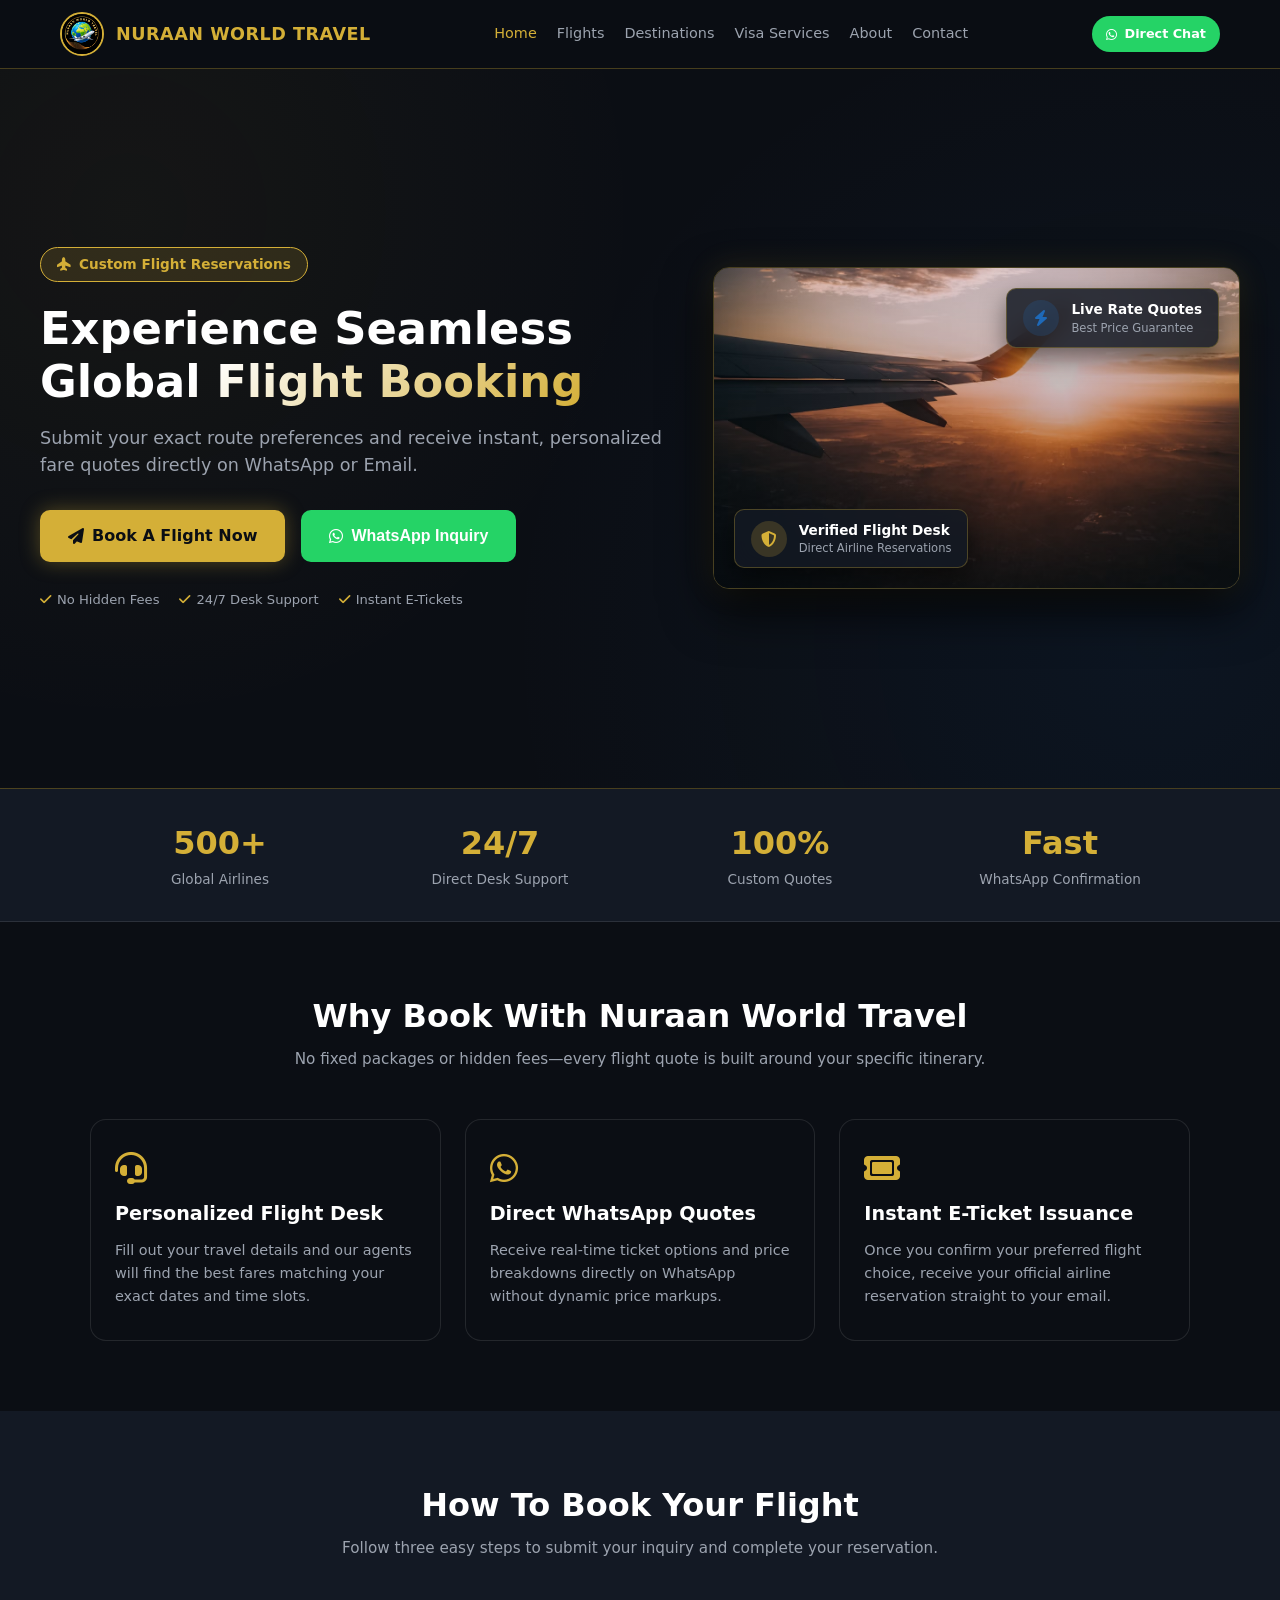
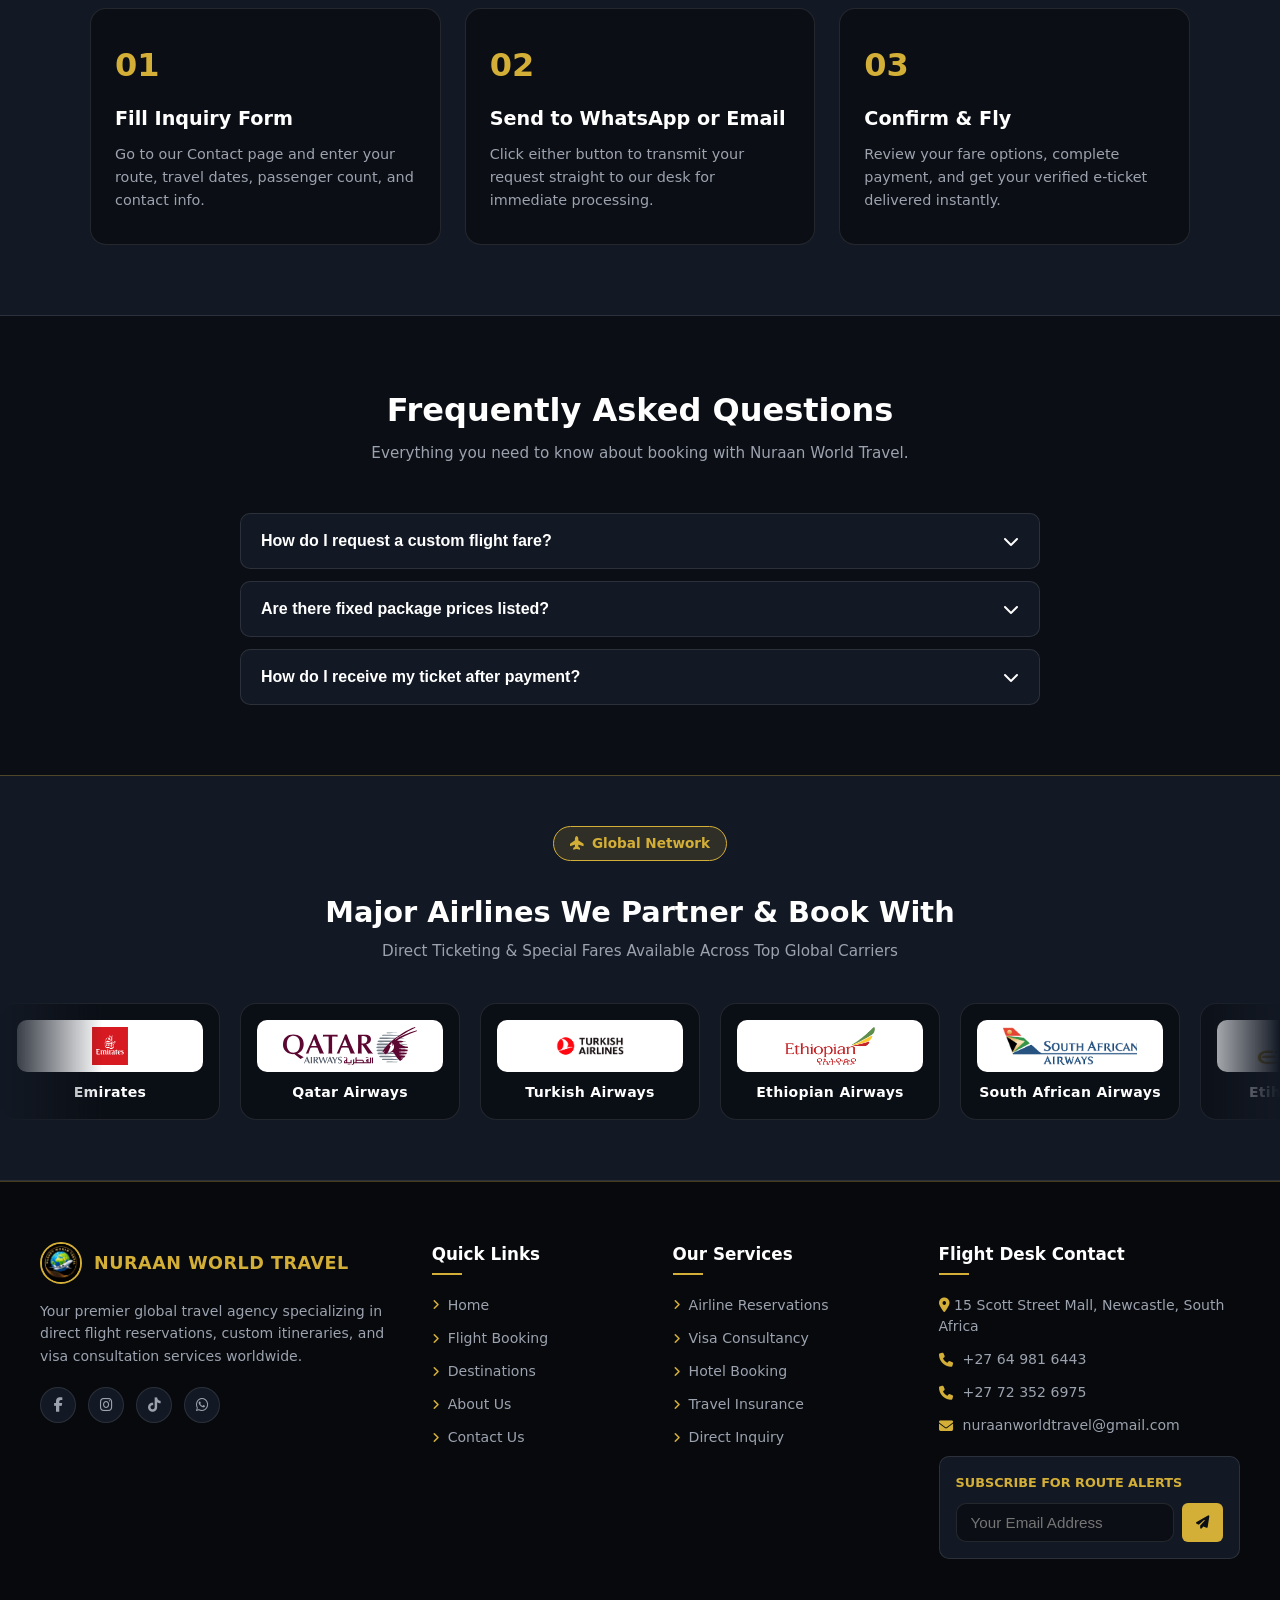
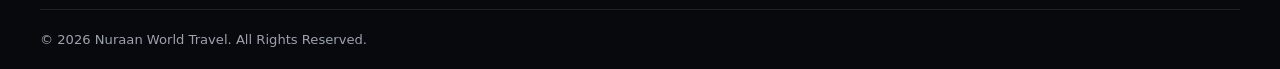
==== index.html @ 17a9bdf7 "make whatsapp button interactive" ====
<!DOCTYPE html>
<html lang="en">
<head>
  <meta charset="UTF-8">
  <meta name="viewport" content="width=device-width, initial-scale=1.0">
  <title>Nuraan World Travel - Flight Booking & World Travel</title>
  <link rel="icon" type="image/x-jpeg" href="assets/images/logo.jpeg">
  <!-- FontAwesome Icons -->
  <link rel="stylesheet" href="https://cdnjs.cloudflare.com/ajax/libs/font-awesome/6.4.0/css/all.min.css">
  
  <!-- CSS Stylesheets -->
  <link rel="stylesheet" href="assets/css/variables.css">
  <link rel="stylesheet" href="assets/css/style.css">
  <link rel="stylesheet" href="assets/css/responsive.css">
</head>
<body>

  <!-- NAVIGATION HEADER -->
  <header class="navbar">
    <div class="nav-container">
      <a href="index.html" class="brand-link">
        <img src="assets/images/logo.jpeg" alt="Nuraan World Travel Logo" class="nav-logo">
        <span class="brand-name">NURAAN WORLD TRAVEL</span>
      </a>

      <nav class="nav-menu" id="navMenu">
        <a href="index.html" class="nav-link active">Home</a>
        <a href="pages/flight-booking.html" class="nav-link">Flights</a>
        <a href="pages/destinations.html" class="nav-link">Destinations</a>
        <a href="pages/visa-services.html" class="nav-link">Visa Services</a>
        <a href="pages/about.html" class="nav-link">About</a>
        <a href="pages/contact.html" class="nav-link">Contact</a>
      </nav>

     <div class="nav-actions">
  <a href="https://wa.me/27649816443?text=Hello%20Nuraan%20World%20Travel,%20I%20would%20like%20to%20inquire%20about%20a%20flight%20booking." 
     target="_blank" 
     rel="noopener noreferrer" 
     class="btn btn-whatsapp-sm">
    <i class="fa-brands fa-whatsapp"></i> Direct Chat
  </a>
  <button type="button" class="mobile-toggle" id="menuToggle" aria-label="Toggle Menu">
    <i class="fa-solid fa-bars"></i>
  </button>

        <button type="button" class="mobile-toggle" id="menuToggle" aria-label="Toggle Menu">
          <i class="fa-solid fa-bars"></i>
        </button>
      </div>
    </div>
  </header>

  <!-- HERO SECTION -->
  <section class="hero-banner">
    <div class="hero-glow-effect"></div>

    <div class="hero-container">
      <!-- Left Content -->
      <div class="hero-content">
        <div class="hero-badge">
          <i class="fa-solid fa-plane-up text-gold"></i> Custom Flight Reservations
        </div>
        
        <h1 class="hero-title">
          Experience Seamless <span class="text-gradient-gold">Global Flight Booking</span>
        </h1>
        
        <p class="hero-subtitle">
          Submit your exact route preferences and receive instant, personalized fare quotes directly on WhatsApp or Email.
        </p>
        
        <div class="hero-cta-group">
          <a href="pages/contact.html" class="btn btn-gold btn-lg btn-glow">
            <i class="fa-solid fa-paper-plane"></i> Book A Flight Now
          </a>
          <button type="button" onclick="sendToWhatsApp()" class="btn btn-whatsapp btn-lg">
            <i class="fa-brands fa-whatsapp"></i> WhatsApp Inquiry
          </button>
        </div>

        <!-- Quick Trust Indicators -->
        <div class="hero-trust-bar">
          <span><i class="fa-solid fa-check text-gold"></i> No Hidden Fees</span>
          <span><i class="fa-solid fa-check text-gold"></i> 24/7 Desk Support</span>
          <span><i class="fa-solid fa-check text-gold"></i> Instant E-Tickets</span>
        </div>
      </div>

      <!-- Right Image Wrapper with Floating Glass Badges -->
      <div class="hero-image-wrapper">
        <img src="assets/images/hero.jpg" alt="Global Commercial Flight" class="hero-image">
        <div class="hero-image-overlay"></div>

        <!-- Top Right Floating Badge -->
        <div class="floating-badge badge-top-right">
          <div class="badge-icon"><i class="fa-solid fa-bolt"></i></div>
          <div>
            <span class="badge-title">Live Rate Quotes</span>
            <span class="badge-sub">Best Price Guarantee</span>
          </div>
        </div>

        <!-- Bottom Left Floating Badge -->
        <div class="floating-badge badge-bottom-left">
          <div class="badge-icon-gold"><i class="fa-solid fa-shield-halved"></i></div>
          <div>
            <span class="badge-title">Verified Flight Desk</span>
            <span class="badge-sub">Direct Airline Reservations</span>
          </div>
        </div>
      </div>
    </div>
  </section>

  <!-- TRUST STATS BAR -->
  <section class="stats-bar">
    <div class="stats-container">
      <div class="stat-item">
        <span class="stat-number">500+</span>
        <span class="stat-label">Global Airlines</span>
      </div>
      <div class="stat-item">
        <span class="stat-number">24/7</span>
        <span class="stat-label">Direct Desk Support</span>
      </div>
      <div class="stat-item">
        <span class="stat-number">100%</span>
        <span class="stat-label">Custom Quotes</span>
      </div>
      <div class="stat-item">
        <span class="stat-number">Fast</span>
        <span class="stat-label">WhatsApp Confirmation</span>
      </div>
    </div>
  </section>

  <!-- WHY CHOOSE US / SERVICE HIGHLIGHTS -->
  <section class="section-padding">
    <div class="section-container">
      <div class="section-header">
        <h2 class="section-title">Why Book With Nuraan World Travel</h2>
        <p class="section-subtitle">No fixed packages or hidden fees—every flight quote is built around your specific itinerary.</p>
      </div>

      <div class="steps-grid">
        <div class="step-card">
          <div class="step-number"><i class="fa-solid fa-headset text-gold"></i></div>
          <h3 class="step-title">Personalized Flight Desk</h3>
          <p class="step-desc">Fill out your travel details and our agents will find the best fares matching your exact dates and time slots.</p>
        </div>

        <div class="step-card">
          <div class="step-number"><i class="fa-brands fa-whatsapp text-gold"></i></div>
          <h3 class="step-title">Direct WhatsApp Quotes</h3>
          <p class="step-desc">Receive real-time ticket options and price breakdowns directly on WhatsApp without dynamic price markups.</p>
        </div>

        <div class="step-card">
          <div class="step-number"><i class="fa-solid fa-ticket text-gold"></i></div>
          <h3 class="step-title">Instant E-Ticket Issuance</h3>
          <p class="step-desc">Once you confirm your preferred flight choice, receive your official airline reservation straight to your email.</p>
        </div>
      </div>
    </div>
  </section>

  <!-- 3-STEP BOOKING PROCESS -->
  <section class="section-padding bg-alt">
    <div class="section-container">
      <div class="section-header">
        <h2 class="section-title">How To Book Your Flight</h2>
        <p class="section-subtitle">Follow three easy steps to submit your inquiry and complete your reservation.</p>
      </div>

      <div class="steps-grid">
        <div class="step-card">
          <div class="step-number">01</div>
          <h3 class="step-title">Fill Inquiry Form</h3>
          <p class="step-desc">Go to our Contact page and enter your route, travel dates, passenger count, and contact info.</p>
        </div>

        <div class="step-card">
          <div class="step-number">02</div>
          <h3 class="step-title">Send to WhatsApp or Email</h3>
          <p class="step-desc">Click either button to transmit your request straight to our desk for immediate processing.</p>
        </div>

        <div class="step-card">
          <div class="step-number">03</div>
          <h3 class="step-title">Confirm & Fly</h3>
          <p class="step-desc">Review your fare options, complete payment, and get your verified e-ticket delivered instantly.</p>
        </div>
      </div>
    </div>
  </section>

  <!-- FAQ ACCORDION SECTION -->
  <section class="section-padding">
    <div class="section-container">
      <div class="section-header">
        <h2 class="section-title">Frequently Asked Questions</h2>
        <p class="section-subtitle">Everything you need to know about booking with Nuraan World Travel.</p>
      </div>

      <div class="accordion-wrapper">
        <div class="accordion-item">
          <button type="button" class="accordion-header">
            <span>How do I request a custom flight fare?</span>
            <i class="fa-solid fa-chevron-down accordion-icon"></i>
          </button>
          <div class="accordion-content">
            <p>Simply navigate to our Contact page, enter your departure city, destination, and travel dates, then click "Send via WhatsApp" or "Send via Email."</p>
          </div>
        </div>

        <div class="accordion-item">
          <button type="button" class="accordion-header">
            <span>Are there fixed package prices listed?</span>
            <i class="fa-solid fa-chevron-down accordion-icon"></i>
          </button>
          <div class="accordion-content">
            <p>No, we generate real-time live quotes for every user query to ensure you get the lowest available fare at the exact moment of booking.</p>
          </div>
        </div>

        <div class="accordion-item">
          <button type="button" class="accordion-header">
            <span>How do I receive my ticket after payment?</span>
            <i class="fa-solid fa-chevron-down accordion-icon"></i>
          </button>
          <div class="accordion-content">
            <p>Your official airline e-ticket and PNR confirmation code will be sent directly to your WhatsApp number and Email inbox.</p>
          </div>
        </div>
      </div>
    </div>
  </section>

  <!-- MOVING AIRLINES MARQUEE TICKER (ABOVE FOOTER) -->
  <section class="airlines-moving-section">
    <div class="section-container text-center" style="max-width: 100%; padding: 0;">
      
      <div class="airlines-header-wrapper">
        <span class="hero-badge"><i class="fa-solid fa-plane-up text-gold"></i> Global Network</span>
        <h2 class="airlines-section-title">Major Airlines We Partner & Book With</h2>
        <p class="airlines-section-sub">Direct Ticketing & Special Fares Available Across Top Global Carriers</p>
      </div>

      <!-- Moving Marquee Container -->
      <div class="airlines-ticker-wrapper">
        <div class="airlines-ticker-track">
          
          <!-- Original Set -->
          <div class="airline-card">
            <div class="airline-logo-box"><img src="assets/images/airlines/emirates.svg" alt="Emirates"></div>
            <span>Emirates</span>
          </div>
          <div class="airline-card">
            <div class="airline-logo-box"><img src="assets/images/airlines/qatar.svg" alt="Qatar Airways"></div>
            <span>Qatar Airways</span>
          </div>
          <div class="airline-card">
            <div class="airline-logo-box"><img src="assets/images/airlines/turkish.png" alt="Turkish Airlines"></div>
            <span>Turkish Airways</span>
          </div>
          <div class="airline-card">
            <div class="airline-logo-box"><img src="assets/images/airlines/ethiopian.png" alt="Ethiopian Airlines"></div>
            <span>Ethiopian Airways</span>
          </div>
          <div class="airline-card">
            <div class="airline-logo-box"><img src="assets/images/airlines/southafrican.png" alt="South African Airways"></div>
            <span>South African Airways</span>
          </div>
          <div class="airline-card">
            <div class="airline-logo-box"><img src="assets/images/airlines/etihad.png" alt="Etihad Airways"></div>
            <span>Etihad Airways</span>
          </div>
          <div class="airline-card">
            <div class="airline-logo-box"><img src="assets/images/airlines/saudi.png" alt="Saudia"></div>
            <span>Saudi Airways</span>
          </div>
          <div class="airline-card">
            <div class="airline-logo-box"><img src="assets/images/airlines/british.png" alt="British Airways"></div>
            <span>British Airways</span>
          </div>

          <!-- Duplicated Set (Required for Seamless Infinite Scroll) -->
          <div class="airline-card">
            <div class="airline-logo-box"><img src="assets/images/airlines/emirates.svg" alt="Emirates"></div>
            <span>Emirates</span>
          </div>
          <div class="airline-card">
            <div class="airline-logo-box"><img src="assets/images/airlines/qatar.svg" alt="Qatar Airways"></div>
            <span>Qatar Airways</span>
          </div>
          <div class="airline-card">
            <div class="airline-logo-box"><img src="assets/images/airlines/turkish.png" alt="Turkish Airlines"></div>
            <span>Turkish Airways</span>
          </div>
          <div class="airline-card">
            <div class="airline-logo-box"><img src="assets/images/airlines/ethiopian.png" alt="Ethiopian Airlines"></div>
            <span>Ethiopian Airways</span>
          </div>
          <div class="airline-card">
            <div class="airline-logo-box"><img src="assets/images/airlines/southafrican.png" alt="South African Airways"></div>
            <span>South African Airways</span>
          </div>
          <div class="airline-card">
            <div class="airline-logo-box"><img src="assets/images/airlines/etihad.png" alt="Etihad Airways"></div>
            <span>Etihad Airways</span>
          </div>
          <div class="airline-card">
            <div class="airline-logo-box"><img src="assets/images/airlines/saudi.png" alt="Saudia"></div>
            <span>Saudi Airways</span>
          </div>
          <div class="airline-card">
            <div class="airline-logo-box"><img src="assets/images/airlines/british.png" alt="British Airways"></div>
            <span>British Airways</span>
          </div>

        </div>
      </div>

    </div>
  </section>

  <!-- FOOTER -->
  <footer class="footer">
    <div class="footer-container">
      
      <!-- Column 1: Brand & Bio -->
      <div class="footer-brand">
        <a href="index.html" class="footer-brand-link">
          <img src="assets/images/logo.jpeg" alt="Nuraan World Travel Logo" class="footer-logo">
          <span class="brand-name">NURAAN WORLD TRAVEL</span>
        </a>
        <p class="footer-desc">
          Your premier global travel agency specializing in direct flight reservations, custom itineraries, and visa consultation services worldwide.
        </p>
        <div class="social-links">
          <a href="https://www.facebook.com/share/1NCkKNz1Ra/" target="_blank" rel="noopener noreferrer" class="social-link" aria-label="Facebook"><i class="fa-brands fa-facebook-f"></i></a>
          <a href="https://www.instagram.com/nuraantravel?stkn=MWU1cGZ6NXYxZ2NxMA==" target="_blank" rel="noopener noreferrer" class="social-link" aria-label="Instagram"><i class="fa-brands fa-instagram"></i></a>
          <a href="https://www.tiktok.com/@nuraanworldtravel?_r=1&_t=ZS-99ZFkfqjEsH" target="_blank" rel="noopener noreferrer" class="social-link" aria-label="Tiktok"><i class="fa-brands fa-tiktok"></i></a>
          <a href="https://wa.me/27649816443" target="_blank" rel="noopener noreferrer" class="social-link social-whatsapp" aria-label="WhatsApp"><i class="fa-brands fa-whatsapp"></i></a>
        </div>
      </div>

      <!-- Column 2: Quick Links -->
      <div class="footer-column">
        <h3 class="footer-heading">Quick Links</h3>
        <ul class="footer-links">
          <li><a href="index.html" class="footer-link"><i class="fa-solid fa-angle-right"></i> Home</a></li>
          <li><a href="pages/flight-booking.html" class="footer-link"><i class="fa-solid fa-angle-right"></i> Flight Booking</a></li>
          <li><a href="pages/destinations.html" class="footer-link"><i class="fa-solid fa-angle-right"></i> Destinations</a></li>
          <li><a href="pages/about.html" class="footer-link"><i class="fa-solid fa-angle-right"></i> About Us</a></li>
          <li><a href="pages/contact.html" class="footer-link"><i class="fa-solid fa-angle-right"></i> Contact Us</a></li>
        </ul>
      </div>

      <!-- Column 3: Our Services -->
      <div class="footer-column">
        <h3 class="footer-heading">Our Services</h3>
        <ul class="footer-links">
          <li><a href="pages/flight-booking.html" class="footer-link"><i class="fa-solid fa-angle-right"></i> Airline Reservations</a></li>
          <li><a href="pages/visa-services.html" class="footer-link"><i class="fa-solid fa-angle-right"></i> Visa Consultancy</a></li>
          <li><a href="pages/travel-services.html" class="footer-link"><i class="fa-solid fa-angle-right"></i> Hotel Booking</a></li>
          <li><a href="pages/travel-services.html" class="footer-link"><i class="fa-solid fa-angle-right"></i> Travel Insurance</a></li>
          <li><a href="pages/contact.html" class="footer-link"><i class="fa-solid fa-angle-right"></i> Direct Inquiry</a></li>
        </ul>
      </div>

      <!-- Column 4: Flight Desk Contact Details -->
      <div class="footer-column">
        <h3 class="footer-heading">Flight Desk Contact</h3>
        <ul class="footer-contact-list">
          <li>
            <i class="fa-solid fa-location-dot text-gold"></i> 
            <span>15 Scott Street Mall, Newcastle, South Africa</span>
          </li>
          <li>
            <a href="tel:+27649816443" class="footer-contact-link">
              <i class="fa-solid fa-phone text-gold"></i> +27 64 981 6443
            </a>
          </li>
          <li>
            <a href="tel:+27723526975" class="footer-contact-link">
              <i class="fa-solid fa-phone text-gold"></i> +27 72 352 6975
            </a>
          </li>
          <li>
            <a href="mailto:nuraanworldtravel@gmail.com" class="footer-contact-link">
              <i class="fa-solid fa-envelope text-gold"></i> nuraanworldtravel@gmail.com
            </a>
          </li>
        </ul>

        <div class="footer-newsletter">
          <span class="newsletter-title">Subscribe for Route Alerts</span>
          <form class="newsletter-form" onsubmit="event.preventDefault(); alert('Subscribed successfully!');">
            <input type="email" placeholder="Your Email Address" required class="newsletter-input">
            <button type="submit" class="newsletter-btn" aria-label="Subscribe"><i class="fa-solid fa-paper-plane"></i></button>
          </form>
        </div>
      </div>

    </div>

    <!-- Footer Bottom Line -->
    <div class="footer-bottom">
      <p class="footer-copyright">&copy; 2026 Nuraan World Travel. All Rights Reserved.</p>
    </div>
  </footer>

  <!-- JS Scripts -->
  <script src="assets/js/main.js"></script>
  <script src="assets/js/accordion.js"></script>
  <script src="assets/js/whatsapp.js"></script>
</body>
</html>
---- assets/css/variables.css ----
/* assets/css/variables.css */

:root {
  /* Branding Colors (Extracted from Logo) */
  --bg-dark: #0B0E14;            /* Main page background - Obsidian Black */
  --bg-card: #131924;            /* Form & Card background - Deep Navy Dark */
  --bg-card-hover: #1A2232;      /* Hover state for cards & list items */
  
  --color-gold: #D4AF37;         /* Primary Accent - Metallic Gold */
  --color-gold-hover: #B89528;   /* Darker Gold for button hover states */
  --color-gold-light: #F3E5AB;   /* Light Champagne Gold for subtle text/icons */
  
  --color-blue: #1E69B8;         /* Secondary Accent - Globe Sky Blue */
  --color-blue-hover: #165292;   /* Darker Blue for interactive elements */
  
  --color-whatsapp: #25D366;     /* Direct CTA - WhatsApp Green */
  --color-whatsapp-hover: #1EBE5D;

  /* Typography Colors */
  --text-primary: #FFFFFF;       /* Heading & Main body text */
  --text-secondary: #9CA3AF;     /* Muted subtitles & placeholder text */
  --text-dark: #0B0E14;          /* High contrast text on Gold buttons */

  /* Structural UI & Borders */
  --border-gold: rgba(212, 175, 55, 0.3);      /* Subtle gold outline */
  --border-subtle: rgba(255, 255, 255, 0.1);    /* Neutral divider line */
  --shadow-card: 0 10px 30px rgba(0, 0, 0, 0.6);/* Deep elevation shadow */

  /* Typography Settings */
  --font-main: 'Segoe UI', system-ui, -apple-system, sans-serif;
  
  /* Layout Spacing & Radius */
  --radius-sm: 6px;
  --radius-md: 10px;
  --radius-lg: 16px;
  --radius-full: 9999px;
  --transition-fast: all 0.2s ease-in-out;
}
---- assets/css/style.css ----
/* ==========================================================================
   1. RESET & GLOBAL BASE
   ========================================================================== */
* {
  box-sizing: border-box;
  margin: 0;
  padding: 0;
}

body {
  background-color: var(--bg-dark);
  color: var(--text-primary);
  font-family: var(--font-main);
  min-height: 100vh;
  display: flex;
  flex-direction: column;
  justify-content: space-between;
  line-height: 1.5;
}

/* ==========================================================================
   2. HELPER UTILITIES
   ========================================================================== */
.text-gold {
  color: var(--color-gold) !important;
}

.text-gradient-gold {
  background: linear-gradient(135deg, #ffffff 30%, #d4af37 100%);
  -webkit-background-clip: text;
  -webkit-text-fill-color: transparent;
}

.text-center {
  text-align: center;
}

.text-left {
  text-align: left;
}

.align-center {
  align-items: center;
}

.divider {
  color: var(--border-subtle);
}

/* ==========================================================================
   3. NAVIGATION HEADER
   ========================================================================== */
.navbar {
  background-color: rgba(11, 14, 20, 0.95);
  border-bottom: 1px solid var(--border-gold);
  position: sticky;
  top: 0;
  z-index: 1000;
  backdrop-filter: blur(8px);
}

.nav-container {
  max-width: 1200px;
  margin: 0 auto;
  padding: 12px 20px;
  display: flex;
  align-items: center;
  justify-content: space-between;
}

.brand-link {
  display: flex;
  align-items: center;
  gap: 12px;
  text-decoration: none;
}

.nav-logo {
  width: 44px;
  height: 44px;
  border-radius: var(--radius-full);
  border: 2px solid var(--color-gold);
  object-fit: cover;
}

.brand-name {
  color: var(--color-gold);
  font-weight: 700;
  font-size: 1.1rem;
  letter-spacing: 0.5px;
}

.nav-menu {
  display: flex;
  gap: 20px;
}

.nav-link {
  color: var(--text-secondary);
  text-decoration: none;
  font-size: 0.9rem;
  font-weight: 500;
  transition: var(--transition-fast);
}

.nav-link:hover,
.nav-link.active {
  color: var(--color-gold);
}

.nav-actions {
  display: flex;
  align-items: center;
  gap: 12px;
}

.mobile-toggle {
  display: none;
  background: none;
  border: none;
  color: var(--color-gold);
  font-size: 1.4rem;
  cursor: pointer;
}

/* ==========================================================================
   4. HERO SECTIONS & BADGES
   ========================================================================== */
/* Premium Main Hero Banner */
.hero-banner {
  position: relative;
  min-height: 80vh;
  background: 
    radial-gradient(circle at 10% 20%, rgba(212, 175, 55, 0.05) 0%, transparent 40%),
    radial-gradient(circle at 90% 80%, rgba(30, 105, 184, 0.08) 0%, transparent 50%),
    #0b0e14;
  display: flex;
  align-items: center;
  padding: 60px 20px;
  border-bottom: 1px solid var(--border-gold);
  overflow: hidden;
}

.hero-container {
  max-width: 1200px;
  margin: 0 auto;
  width: 100%;
  display: grid;
  grid-template-columns: 1.2fr 1fr;
  gap: 40px;
  align-items: center;
}

.hero-badge {
  display: inline-flex;
  align-items: center;
  gap: 8px;
  background-color: rgba(212, 175, 55, 0.15);
  border: 1px solid var(--color-gold);
  color: var(--color-gold);
  padding: 6px 16px;
  border-radius: var(--radius-full);
  font-size: 0.85rem;
  font-weight: 600;
  margin-bottom: 20px;
}

.hero-title {
  font-size: 2.8rem;
  font-weight: 800;
  line-height: 1.2;
  margin-bottom: 16px;
  color: #ffffff;
}

.hero-subtitle {
  font-size: 1.1rem;
  color: var(--text-secondary);
  margin-bottom: 32px;
}

.hero-cta-group {
  display: flex;
  gap: 16px;
  flex-wrap: wrap;
}

.hero-trust-bar {
  display: flex;
  gap: 20px;
  margin-top: 28px;
  font-size: 0.82rem;
  color: var(--text-secondary);
  flex-wrap: wrap;
}

.hero-trust-bar span {
  display: flex;
  align-items: center;
  gap: 6px;
}

/* Hero Image & Glass Badges */
.hero-image-wrapper {
  position: relative;
  width: 100%;
  border-radius: var(--radius-lg);
  overflow: hidden;
  border: 1.5px solid var(--border-gold);
  box-shadow: 0 20px 50px rgba(0, 0, 0, 0.8), 0 0 30px rgba(212, 175, 55, 0.15);
}

.hero-image {
  width: 100%;
  height: 320px;
  object-fit: cover;
  display: block;
  transition: transform 0.6s cubic-bezier(0.16, 1, 0.3, 1);
}

.hero-image-overlay {
  position: absolute;
  inset: 0;
  background: linear-gradient(180deg, rgba(11, 14, 20, 0.1) 0%, rgba(11, 14, 20, 0.4) 100%);
  pointer-events: none;
}

.hero-image-wrapper:hover .hero-image {
  transform: scale(1.05);
}

.floating-badge {
  position: absolute;
  background: rgba(19, 25, 36, 0.85);
  backdrop-filter: blur(12px);
  border: 1px solid var(--border-gold);
  padding: 10px 16px;
  border-radius: var(--radius-md);
  display: flex;
  align-items: center;
  gap: 12px;
  z-index: 10;
  box-shadow: 0 10px 25px rgba(0, 0, 0, 0.5);
}

.badge-top-right {
  top: 20px;
  right: 20px;
}

.badge-bottom-left {
  bottom: 20px;
  left: 20px;
}

.badge-icon {
  width: 36px;
  height: 36px;
  border-radius: 50%;
  background: rgba(30, 105, 184, 0.2);
  color: var(--color-blue);
  display: flex;
  align-items: center;
  justify-content: center;
  font-size: 1rem;
}

.badge-icon-gold {
  width: 36px;
  height: 36px;
  border-radius: 50%;
  background: rgba(212, 175, 55, 0.2);
  color: var(--color-gold);
  display: flex;
  align-items: center;
  justify-content: center;
  font-size: 1rem;
}

.badge-title {
  display: block;
  font-size: 0.85rem;
  font-weight: 700;
  color: #ffffff;
}

.badge-sub {
  display: block;
  font-size: 0.72rem;
  color: var(--text-secondary);
}

/* Secondary Page Hero */
.page-hero {
  position: relative;
  background-image: 
    radial-gradient(circle at 50% 30%, rgba(212, 175, 55, 0.12) 0%, transparent 60%),
    linear-gradient(180deg, rgba(11, 14, 20, 0.88) 0%, rgba(11, 14, 20, 0.98) 100%),
    url('../images/visa-services-hero.jpeg');
  background-size: cover;
  background-position: center;
  background-repeat: no-repeat;
  border-bottom: 1px solid rgba(212, 175, 55, 0.25);
  overflow: hidden;
  padding: 50px 20px;
}

.page-hero::before {
  content: '';
  position: absolute;
  top: -20%;
  left: 50%;
  transform: translateX(-50%);
  width: 600px;
  height: 300px;
  background: radial-gradient(circle, rgba(212, 175, 55, 0.15) 0%, transparent 70%);
  filter: blur(50px);
  pointer-events: none;
}

.page-hero-title {
  font-size: 2.5rem;
  margin-top: 10px;
}

.page-hero-sub {
  max-width: 650px;
  margin: 10px auto 0;
}

/* ==========================================================================
   5. BUTTONS & INTERACTIVE ELEMENTS
   ========================================================================== */
.btn {
  padding: 12px 18px;
  border-radius: var(--radius-md);
  border: none;
  font-size: 0.95rem;
  font-weight: 700;
  cursor: pointer;
  display: inline-flex;
  align-items: center;
  justify-content: center;
  gap: 8px;
  text-decoration: none;
  transition: var(--transition-fast);
}

.btn-sm {
  padding: 8px 14px;
  font-size: 0.85rem;
}

.btn-lg {
  padding: 14px 28px;
  font-size: 1rem;
}

.btn-glow {
  box-shadow: 0 0 20px rgba(212, 175, 55, 0.35);
}

.btn-glow:hover {
  box-shadow: 0 0 30px rgba(212, 175, 55, 0.55);
}

.btn-whatsapp {
  background-color: var(--color-whatsapp);
  color: #ffffff;
}

.btn-whatsapp:hover {
  background-color: var(--color-whatsapp-hover);
}

.btn-whatsapp-sm {
  background-color: var(--color-whatsapp);
  color: #ffffff;
  padding: 8px 14px;
  border-radius: var(--radius-full);
  font-size: 0.8rem;
}

.btn-whatsapp-sm:hover {
  background-color: var(--color-whatsapp-hover);
}

.btn-gold {
  background-color: var(--color-gold);
  color: var(--text-dark);
}

.btn-gold:hover {
  background-color: var(--color-gold-hover);
}

.btn-grid {
  display: grid;
  grid-template-columns: 1fr 1fr;
  gap: 16px;
  margin-top: 24px;
}

/* ==========================================================================
   6. STATS & SECTION WRAPPERS
   ========================================================================== */
.stats-bar {
  background-color: var(--bg-card);
  border-bottom: 1px solid var(--border-subtle);
  padding: 30px 20px;
}

.stats-container {
  max-width: 1100px;
  margin: 0 auto;
  display: grid;
  grid-template-columns: repeat(4, 1fr);
  gap: 20px;
  text-align: center;
}

.stat-number {
  display: block;
  font-size: 2rem;
  font-weight: 800;
  color: var(--color-gold);
}

.stat-label {
  font-size: 0.85rem;
  color: var(--text-secondary);
}

.section-padding {
  padding: 70px 20px;
}

.bg-alt {
  background-color: var(--bg-card);
  border-bottom: 1px solid var(--border-subtle);
}

.section-container {
  max-width: 1100px;
  margin: 0 auto;
}

.section-header {
  text-align: center;
  margin-bottom: 48px;
}

.section-title {
  font-size: 2rem;
  color: var(--text-primary);
  margin-bottom: 8px;
}

.section-subtitle {
  color: var(--text-secondary);
  font-size: 0.95rem;
}

/* Process / Step Cards */
.steps-grid {
  display: grid;
  grid-template-columns: repeat(3, 1fr);
  gap: 24px;
}

.step-card {
  background-color: var(--bg-dark);
  border: 1px solid var(--border-subtle);
  border-radius: var(--radius-lg);
  padding: 32px 24px;
  transition: var(--transition-fast);
}

.step-card:hover {
  border-color: var(--color-gold);
  transform: translateY(-4px);
}

.step-number {
  font-size: 2rem;
  font-weight: 900;
  color: var(--color-gold);
  margin-bottom: 16px;
  display: flex;
  align-items: center;
}

.step-title {
  font-size: 1.2rem;
  margin-bottom: 10px;
  color: #ffffff;
}

.step-desc {
  font-size: 0.9rem;
  color: var(--text-secondary);
  line-height: 1.6;
}

/* Accordion FAQs */
.accordion-wrapper {
  max-width: 800px;
  margin: 0 auto;
  display: flex;
  flex-direction: column;
  gap: 12px;
}

.accordion-item {
  background-color: var(--bg-card);
  border: 1px solid var(--border-subtle);
  border-radius: var(--radius-md);
  overflow: hidden;
}

.accordion-header {
  width: 100%;
  padding: 18px 20px;
  background: none;
  border: none;
  color: #ffffff;
  font-weight: 600;
  font-size: 1rem;
  text-align: left;
  display: flex;
  justify-content: space-between;
  align-items: center;
  cursor: pointer;
}

.accordion-content {
  display: none;
  padding: 0 20px 18px;
  color: var(--text-secondary);
  font-size: 0.9rem;
  line-height: 1.6;
}

.accordion-item.active .accordion-content {
  display: block;
}

.accordion-item.active .accordion-icon {
  transform: rotate(180deg);
  color: var(--color-gold);
}

/* ==========================================================================
   7. FORMS & INPUT CONTROLS
   ========================================================================== */
.booking-card {
  background-color: var(--bg-card);
  border: 1px solid var(--border-gold);
  border-radius: var(--radius-lg);
  padding: 32px;
  box-shadow: var(--shadow-card);
}

.form-row {
  margin-bottom: 20px;
}

.grid-2 {
  display: grid;
  grid-template-columns: 1fr 1fr;
  gap: 16px;
}

.grid-3 {
  display: grid;
  grid-template-columns: 1fr 1fr 1fr;
  gap: 16px;
}

.input-group {
  display: flex;
  flex-direction: column;
}

.input-group label {
  font-size: 0.75rem;
  color: var(--color-gold);
  font-weight: 700;
  text-transform: uppercase;
  letter-spacing: 0.5px;
  margin-bottom: 6px;
}

.input-wrapper {
  position: relative;
}

.input-wrapper input {
  padding-left: 36px;
}

.input-icon {
  position: absolute;
  left: 12px;
  top: 50%;
  transform: translateY(-50%);
  color: var(--text-secondary);
  font-size: 0.9rem;
}

input[type="text"],
input[type="email"],
input[type="date"],
input[type="tel"],
select,
textarea {
  width: 100%;
  background-color: var(--bg-dark);
  border: 1px solid var(--border-subtle);
  color: var(--text-primary);
  padding: 10px 14px;
  border-radius: var(--radius-md);
  font-size: 0.95rem;
  outline: none;
  transition: var(--transition-fast);
  resize: vertical;
}

input:focus,
select:focus,
textarea:focus {
  border-color: var(--color-gold);
}

/* Native Date Picker Customization */
input[type="date"]::-webkit-calendar-picker-indicator {
  filter: invert(0.8) sepia(100%) saturate(500%) hue-rotate(5deg) brightness(1.2);
  cursor: pointer;
  opacity: 1;
}

input[type="date"]::-webkit-calendar-picker-indicator:hover {
  filter: invert(1);
}

.contact-divider {
  border-top: 1px solid var(--border-subtle);
  padding-top: 20px;
  margin-top: 10px;
}

/* ==========================================================================
   8. FOOTER SECTION
   ========================================================================== */
.footer {
  background-color: #07090d;
  border-top: 1px solid var(--border-gold);
  padding: 60px 20px 20px;
}

.footer-container {
  max-width: 1200px;
  margin: 0 auto;
  display: grid;
  grid-template-columns: 1.4fr 0.8fr 0.9fr 1.2fr;
  gap: 40px;
  margin-bottom: 50px;
}

.footer-brand-link {
  display: flex;
  align-items: center;
  gap: 12px;
  text-decoration: none;
  margin-bottom: 16px;
}

.footer-logo {
  width: 42px;
  height: 42px;
  border-radius: 50%;
  border: 2px solid var(--color-gold);
  object-fit: cover;
}

.footer-desc {
  color: var(--text-secondary);
  font-size: 0.88rem;
  line-height: 1.6;
  margin-bottom: 20px;
}

.social-links {
  display: flex;
  gap: 12px;
}

.social-link {
  width: 36px;
  height: 36px;
  border-radius: 50%;
  background-color: var(--bg-card);
  border: 1px solid var(--border-subtle);
  color: var(--text-secondary);
  display: flex;
  align-items: center;
  justify-content: center;
  text-decoration: none;
  font-size: 0.9rem;
  transition: var(--transition-fast);
}

.social-link:hover {
  border-color: var(--color-gold);
  color: var(--color-gold);
  transform: translateY(-3px);
}

.social-whatsapp:hover {
  border-color: var(--color-whatsapp);
  color: var(--color-whatsapp);
}

.footer-heading {
  font-size: 1.05rem;
  color: #ffffff;
  font-weight: 700;
  margin-bottom: 20px;
  position: relative;
  padding-bottom: 8px;
}

.footer-heading::after {
  content: '';
  position: absolute;
  left: 0;
  bottom: 0;
  width: 30px;
  height: 2px;
  background-color: var(--color-gold);
}

.footer-links {
  list-style: none;
  display: flex;
  flex-direction: column;
  gap: 12px;
}

.footer-link {
  color: var(--text-secondary);
  text-decoration: none;
  font-size: 0.88rem;
  display: flex;
  align-items: center;
  gap: 8px;
  transition: var(--transition-fast);
}

.footer-link i {
  font-size: 0.75rem;
  color: var(--color-gold);
  transition: transform 0.2s;
}

.footer-link:hover {
  color: var(--color-gold);
  padding-left: 4px;
}

.footer-link:hover i {
  transform: translateX(3px);
}

.footer-contact-list {
  list-style: none;
  display: flex;
  flex-direction: column;
  gap: 12px;
  margin-bottom: 20px;
  font-size: 0.88rem;
  color: var(--text-secondary);
}

.footer-contact-link {
  color: var(--text-secondary);
  text-decoration: none;
  display: flex;
  align-items: center;
  gap: 10px;
  transition: var(--transition-fast);
}

.footer-contact-link:hover {
  color: var(--color-gold);
}

.footer-newsletter {
  background-color: var(--bg-card);
  border: 1px solid var(--border-subtle);
  padding: 16px;
  border-radius: var(--radius-md);
}

.newsletter-title {
  display: block;
  font-size: 0.8rem;
  font-weight: 700;
  color: var(--color-gold);
  margin-bottom: 10px;
  text-transform: uppercase;
}

.newsletter-form {
  display: flex;
  gap: 8px;
}

.newsletter-input {
  flex: 1;
  background-color: var(--bg-dark);
  border: 1px solid var(--border-subtle);
  color: #ffffff;
  padding: 8px 12px;
  border-radius: var(--radius-sm);
  font-size: 0.85rem;
  outline: none;
}

.newsletter-input:focus {
  border-color: var(--color-gold);
}

.newsletter-btn {
  background-color: var(--color-gold);
  color: var(--text-dark);
  border: none;
  padding: 8px 14px;
  border-radius: var(--radius-sm);
  cursor: pointer;
  font-weight: 700;
  transition: var(--transition-fast);
}

.newsletter-btn:hover {
  background-color: var(--color-gold-hover);
}

.footer-bottom {
  max-width: 1200px;
  margin: 0 auto;
  border-top: 1px solid var(--border-subtle);
  padding-top: 20px;
  display: flex;
  justify-content: space-between;
  align-items: center;
  font-size: 0.82rem;
  color: var(--text-secondary);
}

.footer-bottom-links {
  display: flex;
  align-items: center;
  gap: 12px;
}

.footer-bottom-link {
  color: var(--text-secondary);
  text-decoration: none;
  transition: var(--transition-fast);
}

.footer-bottom-link:hover {
  color: var(--color-gold);
}

/* ==========================================================================
   9. PAGE-SPECIFIC COMPONENTS
   ========================================================================== */

/* --- Contact Page --- */
.contact-grid {
  display: grid;
  grid-template-columns: 1fr 1fr;
  gap: 40px;
  align-items: center;
}

.contact-sidebar {
  padding: 30px;
}

.contact-sidebar-title {
  margin-bottom: 20px;
}

.contact-info-list {
  gap: 20px;
}

.contact-info-item {
  display: flex;
  gap: 12px;
  align-items: flex-start;
  line-height: 1.5;
  font-size: 0.9rem;
}

.contact-icon {
  margin-top: 4px;
}

.contact-label {
  color: #ffffff;
  display: block;
  font-size: 0.85rem;
}

.contact-hours-block {
  border-top: 1px solid var(--border-subtle);
  margin-top: 24px;
  padding-top: 20px;
}

.contact-hours-text {
  font-size: 0.88rem;
  color: var(--text-secondary);
  margin-top: 4px;
}

/* --- About Page --- */
.about-story-heading {
  font-size: 2.2rem;
}

.about-lead-text {
  text-align: left;
  margin-bottom: 20px;
  color: var(--text-primary);
  line-height: 1.6;
}

.about-body-text {
  color: var(--text-secondary);
  line-height: 1.7;
  margin-bottom: 28px;
}

.about-trust-bar {
  margin-top: 0;
}

.about-mission-heading {
  margin-bottom: 16px;
}

.about-mission-desc {
  margin-bottom: 24px;
}

.about-section-heading {
  font-size: 2rem;
  font-weight: 800;
  color: #ffffff;
  margin-bottom: 16px;
  line-height: 1.3;
}

.about-simple-text {
  font-size: 1.05rem;
  color: var(--text-secondary);
  line-height: 1.7;
  margin-bottom: 16px;
}

.about-feature-pills {
  display: flex;
  flex-direction: column;
  gap: 10px;
  margin-top: 20px;
}

.feature-pill {
  display: inline-flex;
  align-items: center;
  gap: 10px;
  font-size: 0.95rem;
  font-weight: 600;
  color: #ffffff;
  background-color: var(--bg-card);
  padding: 10px 16px;
  border-radius: var(--radius-md);
  border: 1px solid var(--border-subtle);
  width: fit-content;
}

.about-promise-card {
  text-align: left;
  border-left: 3px solid var(--color-gold);
}

.about-btn-group {
  display: flex;
  gap: 16px;
  flex-wrap: wrap;
}

/* --- Destinations Page Grid & Filters --- */
.destination-filters {
  display: flex;
  justify-content: center;
  gap: 12px;
  margin-bottom: 40px;
  flex-wrap: wrap;
}

.dest-filter-btn {
  background-color: var(--bg-card);
  border: 1px solid var(--border-subtle);
  color: var(--text-secondary);
  padding: 8px 18px;
  border-radius: var(--radius-full);
  font-size: 0.9rem;
  font-weight: 600;
  cursor: pointer;
  transition: var(--transition-fast);
}

.dest-filter-btn:hover,
.dest-filter-btn.active {
  background-color: var(--color-gold);
  color: var(--text-dark);
  border-color: var(--color-gold);
}

.destinations-grid,
#destinationsGrid {
  display: grid;
  grid-template-columns: repeat(3, 1fr);
  gap: 24px;
  width: 100%;
}

.destination-card {
  background-color: var(--bg-card);
  border: 1px solid var(--border-subtle);
  border-radius: var(--radius-lg);
  overflow: hidden;
  display: flex;
  flex-direction: column;
  justify-content: space-between;
  height: 100%;
  width: 100%;
  transition: var(--transition-fast);
}

.destination-card:hover {
  border-color: var(--color-gold);
  transform: translateY(-4px);
}

.dest-image-box {
  position: relative;
  height: 200px;
  width: 100%;
  overflow: hidden;
}

.dest-img {
  width: 100%;
  height: 100%;
  object-fit: cover;
}

.dest-tag {
  position: absolute;
  top: 12px;
  right: 12px;
  background-color: rgba(11, 14, 20, 0.85);
  border: 1px solid var(--color-gold);
  color: var(--color-gold);
  font-size: 0.75rem;
  font-weight: 700;
  padding: 4px 10px;
  border-radius: var(--radius-full);
}

.dest-card-body {
  padding: 20px;
  display: flex;
  flex-direction: column;
  justify-content: space-between;
  flex-grow: 1;
}

.dest-title {
  font-size: 1.2rem;
  color: #ffffff;
  margin-bottom: 8px;
}

.dest-desc {
  font-size: 0.88rem;
  color: var(--text-secondary);
  line-height: 1.5;
  margin-bottom: 16px;
}

.dest-card-footer {
  display: flex;
  justify-content: flex-end;
}

/* --- Visa & Travel Services Grid --- */
.services-grid,
#servicesGrid {
  display: grid;
  grid-template-columns: repeat(3, 1fr);
  gap: 24px;
  width: 100%;
}

.service-card {
  background: rgba(19, 25, 36, 0.7);
  border: 1px solid rgba(212, 175, 55, 0.15);
  border-radius: 16px;
  padding: 28px 24px;
  display: flex;
  flex-direction: column;
  justify-content: space-between;
  height: 100%;
  width: 100%;
  backdrop-filter: blur(12px);
  position: relative;
  overflow: hidden;
  transition: all 0.35s cubic-bezier(0.16, 1, 0.3, 1);
  box-shadow: 0 10px 30px rgba(0, 0, 0, 0.3);
}

.service-card:hover {
  transform: translateY(-6px);
  border-color: rgba(212, 175, 55, 0.6);
  box-shadow: 0 15px 35px rgba(0, 0, 0, 0.5), 0 0 25px rgba(212, 175, 55, 0.15);
}

.service-icon-box {
  width: 52px;
  height: 52px;
  border-radius: 12px;
  background: rgba(212, 175, 55, 0.12);
  border: 1px solid rgba(212, 175, 55, 0.3);
  display: flex;
  align-items: center;
  justify-content: center;
  margin-bottom: 20px;
  color: var(--color-gold);
  font-size: 1.35rem;
  transition: transform 0.3s ease;
}

.service-card:hover .service-icon-box {
  transform: scale(1.08);
  background: rgba(212, 175, 55, 0.2);
  border-color: var(--color-gold);
}

.service-title {
  font-size: 1.15rem;
  font-weight: 700;
  color: #ffffff;
  line-height: 1.35;
  margin-bottom: 12px;
}

.service-desc {
  font-size: 0.88rem;
  color: rgba(255, 255, 255, 0.68);
  line-height: 1.6;
  margin-bottom: 24px;
}

.service-btn {
  width: 100%;
  padding: 10px 16px;
  border-radius: 8px;
  font-weight: 700;
  font-size: 0.88rem;
  letter-spacing: 0.3px;
  box-shadow: 0 4px 15px rgba(212, 175, 55, 0.2);
}

/* ==========================================================================
   10. LAYOUT & UTILITY FALLBACKS
   ========================================================================== */
.grid {
  display: grid;
}

.grid-cols-1 {
  grid-template-columns: repeat(1, minmax(0, 1fr));
}

.gap-6 {
  gap: 1.5rem;
}

.w-full {
  width: 100%;
}

.h-48 {
  height: 12rem;
}

.object-cover {
  object-fit: cover;
}

.p-4 {
  padding: 1rem;
}

.flex {
  display: flex;
}

.flex-col {
  flex-direction: column;
}

.justify-between {
  justify-content: space-between;
}

.mt-3 {
  margin-top: 0.75rem;
}

.overflow-hidden {
  overflow: hidden;
}

.rounded-xl {
  border-radius: 0.75rem;
}

.shadow-md {
  box-shadow: 0 4px 6px -1px rgba(0, 0, 0, 0.5), 0 2px 4px -1px rgba(0, 0, 0, 0.3);
}

.bg-white {
  background-color: var(--bg-card) !important;
}

.text-lg {
  font-size: 1.125rem;
  line-height: 1.75rem;
}

.font-bold {
  font-weight: 700;
  color: #ffffff;
}

/* ==========================================================================
   11. FLIGHT BOOKING FORM & MULTI-CITY EXTENSIONS
   ========================================================================== */

/* Trip Type Selector Spacing */
.trip-selector {
  display: flex;
  gap: 24px;
  border-bottom: 1px solid var(--border-subtle);
  padding-bottom: 16px;
  margin-bottom: 24px;
}

.radio-option {
  display: flex;
  align-items: center;
  gap: 8px;
  cursor: pointer;
  font-size: 0.9rem;
  font-weight: 600;
  color: var(--text-primary);
}

.radio-option input[type="radio"] {
  accent-color: var(--color-gold);
}

/* Multi-City Dynamic Rows */
.multi-city-row {
  display: grid;
  grid-template-columns: 1fr 1fr 1fr 40px;
  gap: 16px;
  align-items: end;
  margin-bottom: 16px;
}

.btn-remove-city {
  background: rgba(220, 53, 69, 0.2);
  border: 1px solid #dc3545;
  color: #dc3545;
  height: 42px;
  border-radius: var(--radius-md);
  cursor: pointer;
  display: flex;
  align-items: center;
  justify-content: center;
  transition: var(--transition-fast);
}

.btn-remove-city:hover {
  background: #dc3545;
  color: #ffffff;
}

.btn-add-city {
  background: rgba(212, 175, 55, 0.15);
  border: 1px dashed var(--color-gold);
  color: var(--color-gold);
  padding: 10px 16px;
  border-radius: var(--radius-md);
  font-weight: 600;
  cursor: pointer;
  display: inline-flex;
  align-items: center;
  gap: 8px;
  margin-bottom: 20px;
  transition: var(--transition-fast);
}

.btn-add-city:hover {
  background: var(--color-gold);
  color: var(--text-dark);
}

/* Passenger Selector Popover */
.passenger-dropdown-wrapper {
  position: relative;
}

.passenger-selector-btn {
  width: 100%;
  background-color: var(--bg-dark);
  border: 1px solid var(--border-subtle);
  color: var(--text-primary);
  padding: 10px 14px;
  border-radius: var(--radius-md);
  font-size: 0.95rem;
  display: flex;
  justify-content: space-between;
  align-items: center;
  cursor: pointer;
  transition: var(--transition-fast);
}

.passenger-selector-btn:focus,
.passenger-selector-btn:hover {
  border-color: var(--color-gold);
}

.passenger-popover {
  position: absolute;
  top: 100%;
  right: 0;
  width: 280px;
  background: var(--bg-card);
  border: 1px solid var(--border-gold);
  border-radius: var(--radius-md);
  padding: 16px;
  margin-top: 8px;
  box-shadow: 0 10px 25px rgba(0, 0, 0, 0.6);
  z-index: 100;
  display: none;
}

.passenger-popover.active {
  display: block;
}

.passenger-row {
  display: flex;
  justify-content: space-between;
  align-items: center;
  margin-bottom: 14px;
}

.passenger-row:last-child {
  margin-bottom: 0;
}

.passenger-label strong {
  display: block;
  font-size: 0.9rem;
  color: #ffffff;
}

.passenger-label span {
  display: block;
  font-size: 0.75rem;
  color: var(--text-secondary);
}

/* Counter Control Buttons */
.counter-controls {
  display: flex;
  align-items: center;
  gap: 10px;
}

.btn-counter {
  width: 28px;
  height: 28px;
  border-radius: 50%;
  background: rgba(212, 175, 55, 0.15);
  border: 1px solid var(--color-gold);
  color: var(--color-gold);
  font-weight: 700;
  font-size: 1rem;
  cursor: pointer;
  display: flex;
  align-items: center;
  justify-content: center;
  transition: var(--transition-fast);
}

.btn-counter:hover {
  background: var(--color-gold);
  color: var(--text-dark);
}

.counter-value {
  font-weight: 700;
  width: 20px;
  text-align: center;
  color: #ffffff;
}
/* ==========================================================================
   MOVING AIRLINES MARQUEE TICKER
   ========================================================================== */
.airlines-moving-section {
  background-color: var(--bg-card);
  border-top: 1px solid var(--border-gold);
  border-bottom: 1px solid var(--border-subtle);
  padding: 50px 0;
  overflow: hidden;
}

.airlines-header-wrapper {
  max-width: 1100px;
  margin: 0 auto 30px;
  padding: 0 20px;
}

.airlines-section-title {
  font-size: 1.8rem;
  color: #ffffff;
  margin-top: 10px;
  margin-bottom: 6px;
  font-weight: 800;
}

.airlines-section-sub {
  color: var(--text-secondary);
  font-size: 0.95rem;
}

/* Ticker Wrapper with Gradient Edge Fades */
.airlines-ticker-wrapper {
  width: 100%;
  overflow: hidden;
  position: relative;
  display: flex;
  mask-image: linear-gradient(to right, transparent, black 8%, black 92%, transparent);
  -webkit-mask-image: linear-gradient(to right, transparent, black 8%, black 92%, transparent);
}

/* Continuous Sliding Track */
.airlines-ticker-track {
  display: flex;
  gap: 20px;
  width: max-content;
  animation: marqueeScroll 30s linear infinite;
  padding: 10px 0;
}

/* Pause animation on hover */
.airlines-ticker-wrapper:hover .airlines-ticker-track {
  animation-play-state: paused;
}

/* Individual Card Sizing inside Marquee */
.airlines-ticker-track .airline-card {
  flex: 0 0 auto;
  width: 220px;
  background: rgba(11, 14, 20, 0.9);
  border: 1px solid var(--border-subtle);
  border-radius: var(--radius-lg);
  padding: 16px;
  display: flex;
  flex-direction: column;
  align-items: center;
  justify-content: center;
  gap: 10px;
  transition: transform 0.3s ease, border-color 0.3s ease;
}

.airlines-ticker-track .airline-card:hover {
  border-color: var(--color-gold);
  transform: translateY(-4px);
  box-shadow: 0 8px 20px rgba(212, 175, 55, 0.2);
}

.airline-logo-box {
  width: 100%;
  height: 52px;
  background-color: #ffffff;
  border-radius: var(--radius-md);
  display: flex;
  align-items: center;
  justify-content: center;
  padding: 6px 12px;
}

.airline-logo-box img {
  max-height: 38px;
  width: 100%;
  object-fit: contain;
}

.airline-card span {
  color: #ffffff;
  font-size: 0.88rem;
  font-weight: 700;
  letter-spacing: 0.3px;
  white-space: nowrap;
}

/* Infinite Keyframe Motion */
@keyframes marqueeScroll {
  0% {
    transform: translateX(0);
  }
  100% {
    transform: translateX(-50%);
  }
}
---- assets/css/responsive.css ----
/* ==========================================================================
   NURAAN WORLD TRAVEL - RESPONSIVE STYLESHEET (responsive.css)
   ========================================================================== */

/* ==========================================================================
   1. DESKTOP & LARGE SCREENS (Below 1200px)
   ========================================================================== */
@media screen and (max-width: 1200px) {
  .nav-container,
  .hero-container,
  .footer-container,
  .footer-bottom {
    max-width: 100%;
    padding-left: 24px;
    padding-right: 24px;
  }

  .footer-container {
    grid-template-columns: 1.2fr 0.8fr 0.8fr 1fr;
    gap: 30px;
  }
}

/* ==========================================================================
   2. LAPTOPS & SMALL DESKTOPS (Below 1024px)
   ========================================================================== */
@media screen and (max-width: 1024px) {
  /* Hero Section Adjustment */
  .hero-banner {
    min-height: auto;
    padding: 60px 20px;
  }

  .hero-container {
    grid-template-columns: 1fr;
    gap: 40px;
    text-align: center;
  }

  .hero-badge {
    margin-left: auto;
    margin-right: auto;
  }

  .hero-cta-group,
  .hero-trust-bar {
    justify-content: center;
  }

  .hero-image-wrapper {
    max-width: 700px;
    margin: 0 auto;
  }

  /* Grid Layout Fallbacks */
  .stats-container {
    grid-template-columns: repeat(2, 1fr);
    gap: 24px;
  }

  .destinations-grid,
  .grid-cols-4 {
    grid-template-columns: repeat(2, 1fr);
  }

  .footer-container {
    grid-template-columns: repeat(2, 1fr);
    gap: 40px;
  }
}

/* ==========================================================================
   3. TABLETS & PORTRAIT DEVICES (Below 768px)
   ========================================================================== */
@media screen and (max-width: 768px) {
  /* Typography & Padding Scale */
  .section-padding {
    padding: 50px 16px;
  }

  .hero-title {
    font-size: 2.2rem;
  }

  .page-hero-title {
    font-size: 2rem;
  }

  .section-title {
    font-size: 1.65rem;
  }

  /* Navigation Drawer & Toggle */
  .mobile-toggle {
    display: block;
  }

  .nav-menu {
    position: fixed;
    top: 69px; /* Height of Navbar Header */
    left: 0;
    width: 100%;
    background-color: rgba(11, 14, 20, 0.98);
    border-bottom: 1px solid var(--border-gold);
    backdrop-filter: blur(12px);
    flex-direction: column;
    padding: 24px;
    gap: 16px;
    transform: translateY(-150%);
    transition: transform 0.35s cubic-bezier(0.16, 1, 0.3, 1);
    z-index: 999;
    box-shadow: 0 15px 30px rgba(0, 0, 0, 0.8);
  }

  .nav-menu.active {
    transform: translateY(0);
  }

  .nav-link {
    font-size: 1rem;
    padding: 8px 0;
    border-bottom: 1px solid var(--border-subtle);
  }

  .nav-link:last-child {
    border-bottom: none;
  }

  /* Form Grids & Layouts */
  .grid-2,
  .grid-3,
  .btn-grid,
  .contact-grid,
  .steps-grid {
    grid-template-columns: 1fr;
    gap: 16px;
  }

  .booking-card {
    padding: 20px 16px;
  }

  .trip-selector {
    flex-wrap: wrap;
    gap: 12px 20px;
  }

  /* Flight Booking Multi-City Rows */
  .multi-city-row {
    grid-template-columns: 1fr;
    gap: 12px;
    background: rgba(11, 14, 20, 0.5);
    padding: 16px;
    border-radius: var(--radius-md);
    border: 1px solid var(--border-subtle);
  }

  .btn-remove-city {
    width: 100%;
    margin-top: 4px;
  }

  .passenger-popover {
    width: 100%;
    right: 0;
    left: 0;
  }

  /* Footer Layout */
  .footer-container {
    grid-template-columns: 1fr;
    gap: 32px;
  }

  .footer-bottom {
    flex-direction: column;
    gap: 12px;
    text-align: center;
  }
}

/* ==========================================================================
   4. MOBILE PHONES & SMALL SCREENS (Below 480px)
   ========================================================================== */
@media screen and (max-width: 480px) {
  .brand-name {
    font-size: 0.95rem;
  }

  .nav-logo {
    width: 36px;
    height: 36px;
  }

  .btn-whatsapp-sm {
    padding: 6px 10px;
    font-size: 0.75rem;
  }

  .hero-title {
    font-size: 1.8rem;
  }

  .hero-subtitle,
  .section-subtitle {
    font-size: 0.9rem;
  }

  /* Single Column Fallback for all Grid Lists */
  .stats-container,
  .destinations-grid,
  .dest-filter-btn {
    width: 100%;
  }

  .destination-filters {
    flex-direction: column;
    align-items: stretch;
  }

  .dest-filter-btn {
    text-align: center;
  }

  .floating-badge {
    position: static;
    margin-top: 12px;
    width: 100%;
    justify-content: center;
  }

  .hero-image {
    height: 220px;
  }

  .btn {
    width: 100%;
  }
}

@media (max-width: 992px) {
  .airlines-grid {
    grid-template-columns: repeat(3, 1fr);
  }
}

@media (max-width: 600px) {
  .airlines-grid {
    grid-template-columns: repeat(2, 1fr);
    gap: 12px;
  }
}
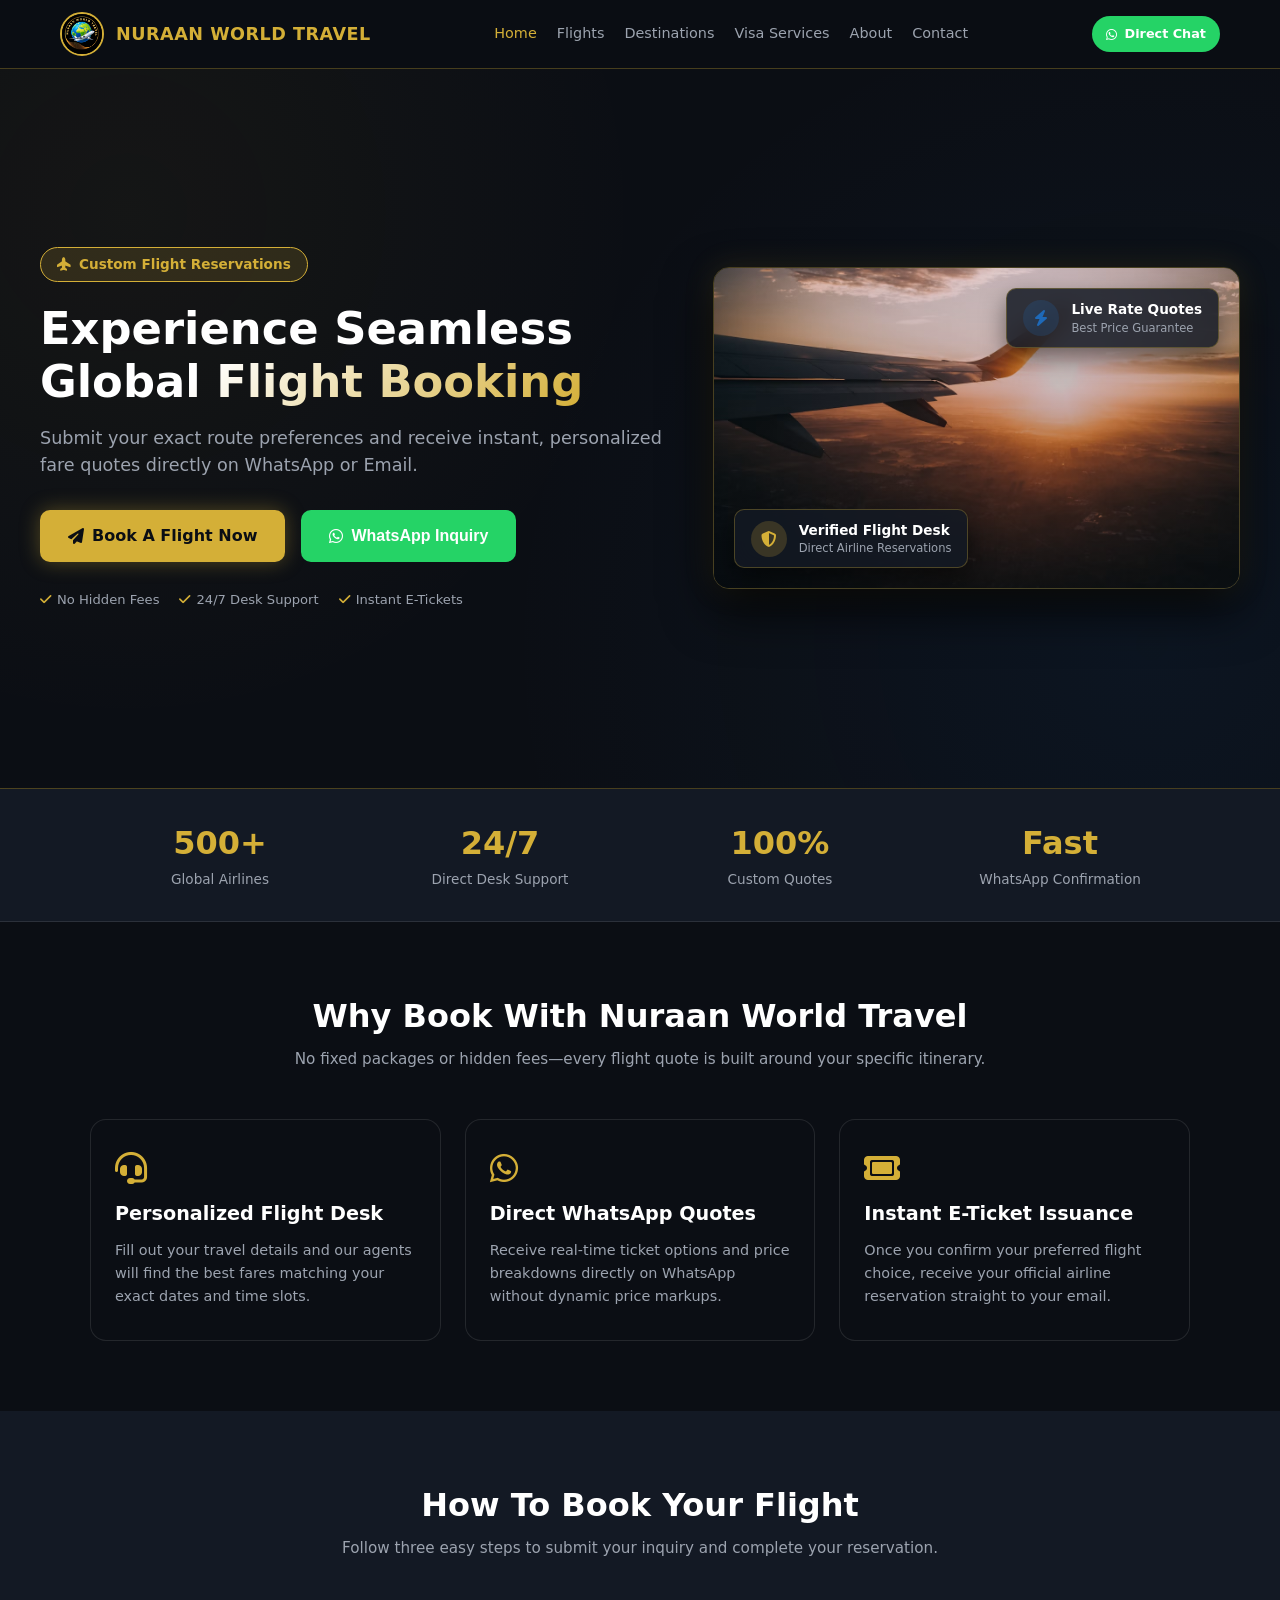
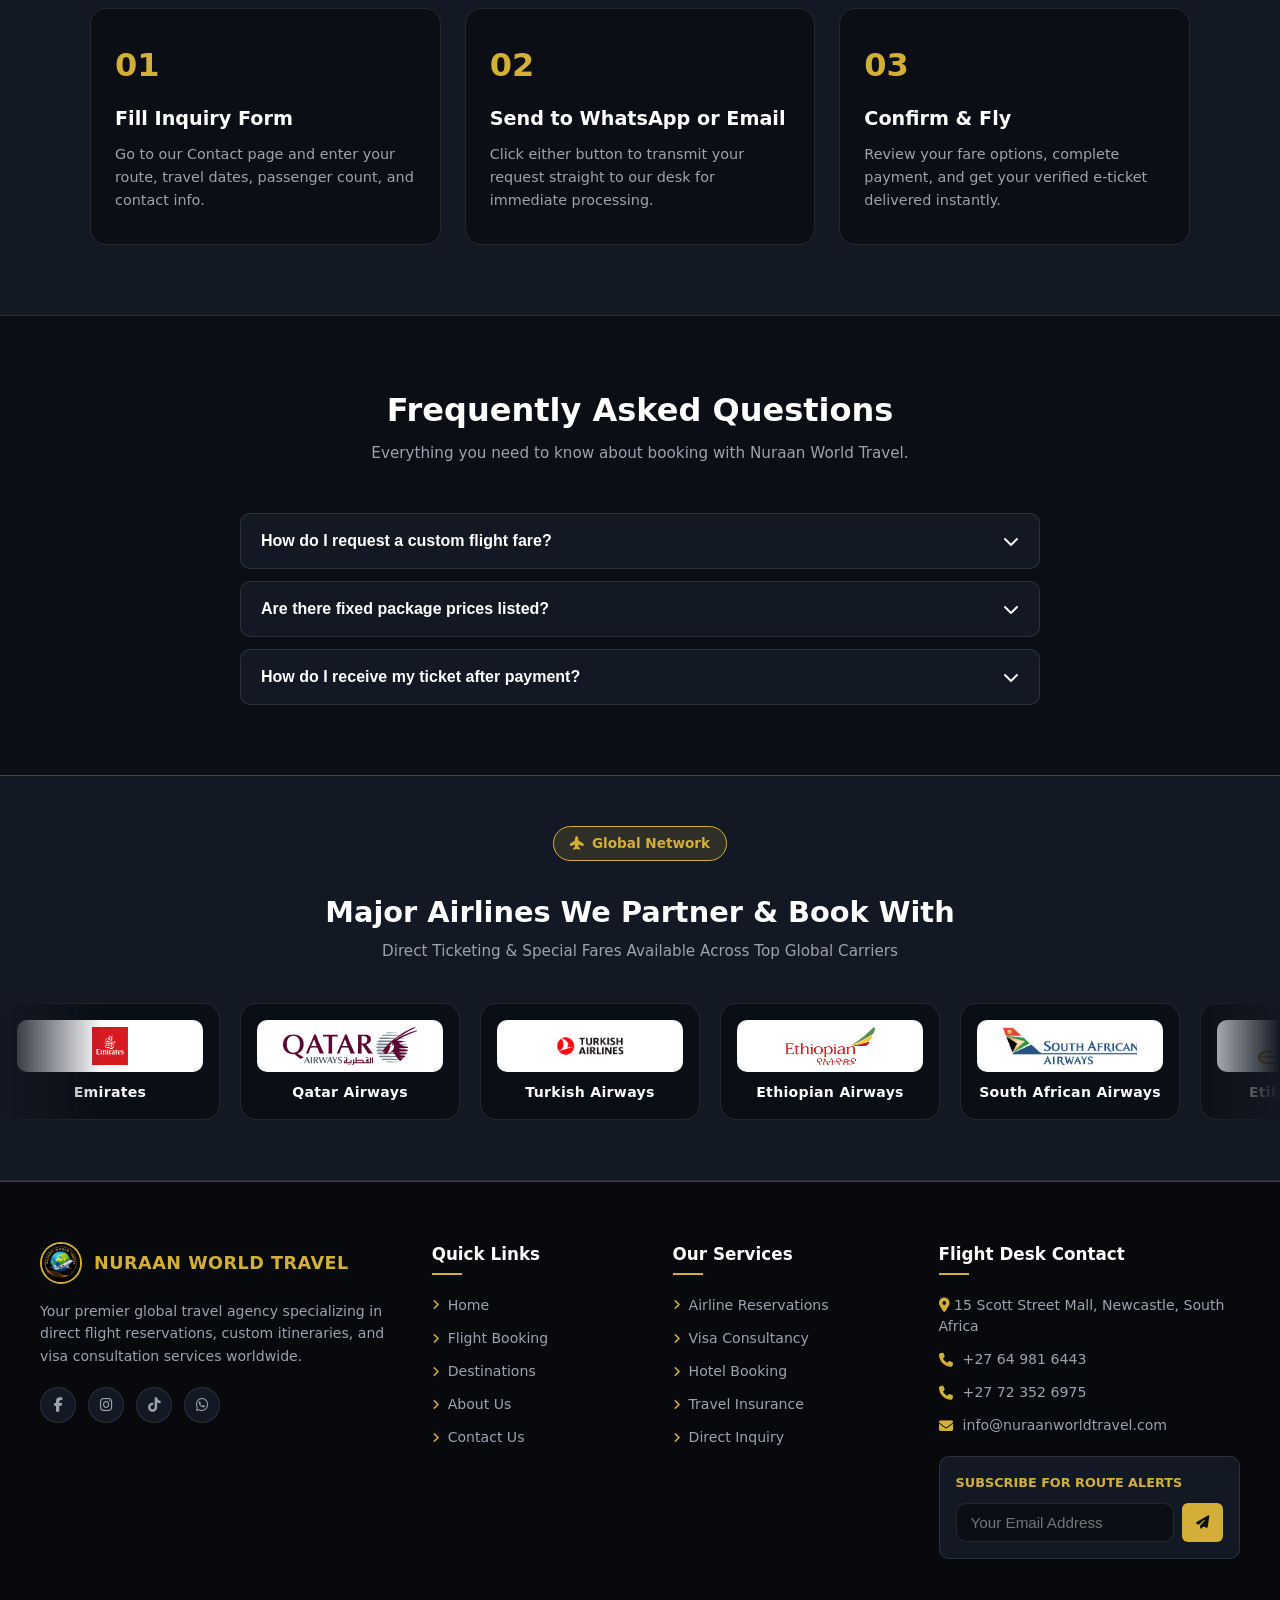
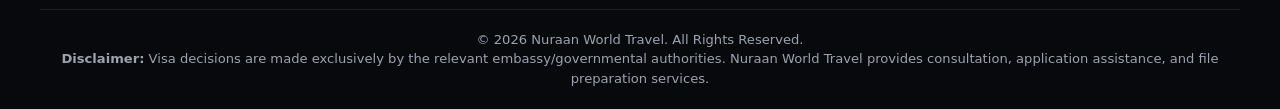
==== commit 58c0a34b: "Email modification" ====
--- a/index.html
+++ b/index.html
@@ -32,7 +32,7 @@
         <a href="pages/contact.html" class="nav-link">Contact</a>
       </nav>
 
-     <div class="nav-actions">
+   <div class="nav-actions">
   <a href="https://wa.me/27649816443?text=Hello%20Nuraan%20World%20Travel,%20I%20would%20like%20to%20inquire%20about%20a%20flight%20booking." 
      target="_blank" 
      rel="noopener noreferrer" 
@@ -40,13 +40,9 @@
     <i class="fa-brands fa-whatsapp"></i> Direct Chat
   </a>
   <button type="button" class="mobile-toggle" id="menuToggle" aria-label="Toggle Menu">
-    <i class="fa-solid fa-bars"></i>
+    <i class="fa-solid fa-bars" id="menuIcon"></i>
   </button>
-
-        <button type="button" class="mobile-toggle" id="menuToggle" aria-label="Toggle Menu">
-          <i class="fa-solid fa-bars"></i>
-        </button>
-      </div>
+</div>
     </div>
   </header>
 
@@ -388,8 +384,8 @@
             </a>
           </li>
           <li>
-            <a href="mailto:nuraanworldtravel@gmail.com" class="footer-contact-link">
-              <i class="fa-solid fa-envelope text-gold"></i> nuraanworldtravel@gmail.com
+            <a href="mailto:"mailto:info@nuraanworldtravel.com" class="footer-contact-link">
+              <i class="fa-solid fa-envelope text-gold"></i> info@nuraanworldtravel.com
             </a>
           </li>
         </ul>
@@ -407,7 +403,7 @@
 
     <!-- Footer Bottom Line -->
     <div class="footer-bottom">
-      <p class="footer-copyright">&copy; 2026 Nuraan World Travel. All Rights Reserved.</p>
+      <p class="footer-copyright">&copy; 2026 Nuraan World Travel. All Rights Reserved.<br>  <strong>Disclaimer:</strong> Visa decisions are made exclusively by the relevant embassy/governmental authorities. Nuraan World Travel provides consultation, application assistance, and file preparation services.</p>
     </div>
   </footer>
 
--- a/assets/css/style.css
+++ b/assets/css/style.css
@@ -854,6 +854,7 @@
   display: flex;
   justify-content: space-between;
   align-items: center;
+  text-align: center;
   font-size: 0.82rem;
   color: var(--text-secondary);
 }
@@ -1546,4 +1547,35 @@
   100% {
     transform: translateX(-50%);
   }
+}
+/* ==========================================================================
+   FLIGHT DATE FIELDS RESPONSIVE GRID & ICON FIX
+   ========================================================================== */
+/* Automatically scale grid column when return date is hidden */
+#dateFieldsRow.grid-2 {
+  display: grid;
+  grid-template-columns: repeat(auto-fit, minmax(240px, 1fr));
+  gap: 16px;
+  width: 100%;
+}
+
+/* Ensure date inputs fill container and allow icon spacing */
+.input-wrapper input[type="date"] {
+  width: 100% !important;
+  height: 46px;
+  padding-left: 38px !important;
+  padding-right: 12px !important;
+  background-color: var(--bg-dark);
+  border: 1px solid var(--border-subtle);
+  color: var(--text-primary);
+  border-radius: var(--radius-md);
+  font-size: 0.95rem;
+  box-sizing: border-box;
+}
+
+/* Fix iOS Safari Date Indicator Alignment */
+input[type="date"]::-webkit-calendar-picker-indicator {
+  filter: invert(0.8) sepia(100%) saturate(500%) hue-rotate(5deg) brightness(1.2);
+  cursor: pointer;
+  padding: 4px;
 }
--- a/assets/css/responsive.css
+++ b/assets/css/responsive.css
@@ -1,34 +1,66 @@
 /* ==========================================================================
-   NURAAN WORLD TRAVEL - RESPONSIVE STYLESHEET (responsive.css)
+   NURAAN WORLD TRAVEL - MASTER RESPONSIVE STYLESHEET (responsive.css)
    ========================================================================== */
 
-/* ==========================================================================
+/* --------------------------------------------------------------------------
+   0. GLOBAL OVERFLOW PROTECTION & RESETS
+   -------------------------------------------------------------------------- */
+html, body {
+  width: 100%;
+  max-width: 100%;
+  overflow-x: hidden;
+}
+
+/* Ensure images and media elements never push containers wide */
+img, video, iframe, canvas, svg {
+  max-width: 100%;
+  height: auto;
+}
+
+/* Prevent inputs from blowing out grid layouts */
+.booking-card,
+.form-row,
+.grid-2,
+.grid-3,
+.input-group,
+.input-wrapper {
+  min-width: 0 !important;
+  max-width: 100% !important;
+  box-sizing: border-box !important;
+}
+
+/* --------------------------------------------------------------------------
    1. DESKTOP & LARGE SCREENS (Below 1200px)
-   ========================================================================== */
+   -------------------------------------------------------------------------- */
 @media screen and (max-width: 1200px) {
   .nav-container,
   .hero-container,
+  .section-container,
   .footer-container,
   .footer-bottom {
     max-width: 100%;
-    padding-left: 24px;
-    padding-right: 24px;
+    padding-left: 20px;
+    padding-right: 20px;
   }
 
   .footer-container {
     grid-template-columns: 1.2fr 0.8fr 0.8fr 1fr;
     gap: 30px;
   }
-}
-
-/* ==========================================================================
-   2. LAPTOPS & SMALL DESKTOPS (Below 1024px)
-   ========================================================================== */
+
+  .airlines-header-wrapper {
+    padding: 0 24px;
+  }
+}
+
+/* --------------------------------------------------------------------------
+   2. LAPTOPS & TABLETS LANDSCAPE (Below 1024px)
+   -------------------------------------------------------------------------- */
 @media screen and (max-width: 1024px) {
-  /* Hero Section Adjustment */
+  /* Hero Sections */
   .hero-banner {
     min-height: auto;
-    padding: 60px 20px;
+    padding: 50px 0;
   }
 
   .hero-container {
@@ -48,56 +80,103 @@
   }
 
   .hero-image-wrapper {
-    max-width: 700px;
+    max-width: 650px;
     margin: 0 auto;
   }
 
-  /* Grid Layout Fallbacks */
+  /* Grid Fallbacks */
   .stats-container {
     grid-template-columns: repeat(2, 1fr);
     gap: 24px;
   }
 
   .destinations-grid,
-  .grid-cols-4 {
+  #destinationsGrid,
+  .services-grid,
+  #servicesGrid,
+  .grid-3 {
     grid-template-columns: repeat(2, 1fr);
+    gap: 20px;
+  }
+
+  .contact-grid {
+    grid-template-columns: 1fr;
+    gap: 30px;
+  }
+
+  .contact-sidebar {
+    padding: 20px;
   }
 
   .footer-container {
     grid-template-columns: repeat(2, 1fr);
-    gap: 40px;
-  }
-}
-
-/* ==========================================================================
+    gap: 36px;
+  }
+}
+
+/* --------------------------------------------------------------------------
    3. TABLETS & PORTRAIT DEVICES (Below 768px)
-   ========================================================================== */
+   -------------------------------------------------------------------------- */
 @media screen and (max-width: 768px) {
-  /* Typography & Padding Scale */
+  /* Section Padding & Global Typography Scaling */
   .section-padding {
-    padding: 50px 16px;
+    padding: 45px 16px;
+  }
+
+  /* Brand Title Scaling for Header */
+  .nav-container {
+    padding-left: 12px;
+    padding-right: 12px;
+  }
+
+  .brand-link {
+    gap: 8px;
+  }
+
+  .brand-name {
+    font-size: 0.82rem;
+    letter-spacing: 0px;
+    white-space: nowrap;
+  }
+
+  .nav-logo {
+    width: 36px;
+    height: 36px;
   }
 
   .hero-title {
-    font-size: 2.2rem;
-  }
-
-  .page-hero-title {
-    font-size: 2rem;
-  }
-
-  .section-title {
-    font-size: 1.65rem;
-  }
-
-  /* Navigation Drawer & Toggle */
+    font-size: 2.1rem;
+    line-height: 1.2;
+  }
+
+  .page-hero-title,
+  .about-story-heading,
+  .about-section-heading {
+    font-size: 1.85rem;
+  }
+
+  .section-title,
+  .airlines-section-title {
+    font-size: 1.55rem;
+  }
+
+  /* Mobile Navigation Controls & Drawer */
   .mobile-toggle {
-    display: block;
+    display: flex;
+    align-items: center;
+    justify-content: center;
+    background: transparent;
+    border: 1px solid var(--border-gold);
+    color: var(--color-gold);
+    font-size: 1.1rem;
+    padding: 6px 10px;
+    border-radius: var(--radius-md);
+    cursor: pointer;
   }
 
   .nav-menu {
     position: fixed;
-    top: 69px; /* Height of Navbar Header */
+    top: 64px; /* Height of Navbar header */
     left: 0;
     width: 100%;
     background-color: rgba(11, 14, 20, 0.98);
@@ -108,7 +187,7 @@
     gap: 16px;
     transform: translateY(-150%);
     transition: transform 0.35s cubic-bezier(0.16, 1, 0.3, 1);
-    z-index: 999;
+    z-index: 9999;
     box-shadow: 0 15px 30px rgba(0, 0, 0, 0.8);
   }
 
@@ -118,7 +197,7 @@
 
   .nav-link {
     font-size: 1rem;
-    padding: 8px 0;
+    padding: 10px 0;
     border-bottom: 1px solid var(--border-subtle);
   }
 
@@ -126,26 +205,68 @@
     border-bottom: none;
   }
 
-  /* Form Grids & Layouts */
+  /* Structural Cards & Grid Collapse */
+  .steps-grid,
+  .destinations-grid,
+  #destinationsGrid,
+  .services-grid,
+  #servicesGrid,
   .grid-2,
   .grid-3,
   .btn-grid,
-  .contact-grid,
-  .steps-grid {
-    grid-template-columns: 1fr;
-    gap: 16px;
+  .form-row.grid-2,
+  #dateFieldsRow {
+    grid-template-columns: 1fr !important;
+    gap: 16px !important;
+    display: flex !important;
+    flex-direction: column !important;
+    width: 100% !important;
   }
 
   .booking-card {
-    padding: 20px 16px;
+    padding: 20px 14px;
+  }
+
+  .booking-card .input-group,
+  .booking-card .input-wrapper {
+    width: 100% !important;
+  }
+
+  /* Mobile Input & Date Picker iOS Fixes */
+  input[type="date"],
+  input[type="text"],
+  input[type="email"],
+  input[type="tel"],
+  select,
+  textarea {
+    -webkit-appearance: none !important;
+    -moz-appearance: none !important;
+    appearance: none !important;
+    width: 100% !important;
+    max-width: 100% !important;
+    min-width: 0 !important;
+    height: 48px !important;
+    padding: 10px 14px 10px 38px !important;
+    font-size: 0.95rem !important;
+    box-sizing: border-box !important;
+  }
+
+  /* Calendar icon positioning inside inputs */
+  input[type="date"]::-webkit-calendar-picker-indicator {
+    position: absolute !important;
+    right: 12px !important;
+    top: 50% !important;
+    transform: translateY(-50%) !important;
+    filter: invert(0.8) sepia(100%) saturate(500%) hue-rotate(5deg) brightness(1.2);
+    cursor: pointer;
   }
 
   .trip-selector {
     flex-wrap: wrap;
-    gap: 12px 20px;
-  }
-
-  /* Flight Booking Multi-City Rows */
+    gap: 12px 16px;
+  }
+
+  /* Multi-City Flight Rows */
   .multi-city-row {
     grid-template-columns: 1fr;
     gap: 12px;
@@ -166,10 +287,32 @@
     left: 0;
   }
 
+  /* Floating Badges Convert to Inline Block on Mobile */
+  .hero-image-wrapper {
+    overflow: visible;
+  }
+
+  .floating-badge {
+    position: relative;
+    top: auto !important;
+    bottom: auto !important;
+    left: auto !important;
+    right: auto !important;
+    margin: 12px auto 0;
+    width: 100%;
+    max-width: 340px;
+    justify-content: center;
+  }
+
   /* Footer Layout */
+  .footer {
+    padding: 40px 16px 20px;
+  }
+
   .footer-container {
     grid-template-columns: 1fr;
     gap: 32px;
+    margin-bottom: 30px;
   }
 
   .footer-bottom {
@@ -177,76 +320,125 @@
     gap: 12px;
     text-align: center;
   }
-}
-
-/* ==========================================================================
-   4. MOBILE PHONES & SMALL SCREENS (Below 480px)
-   ========================================================================== */
+
+  /* Airline Ticker Sizing Adjustments */
+  .airlines-moving-section {
+    padding: 36px 0;
+  }
+
+  .airlines-ticker-track .airline-card {
+    width: 180px;
+    padding: 12px;
+  }
+
+  .airline-logo-box {
+    height: 46px;
+  }
+
+  .airline-logo-box img {
+    max-height: 32px;
+  }
+}
+
+/* --------------------------------------------------------------------------
+   4. MOBILE PHONES & EXTRA SMALL SCREENS (Below 480px)
+   -------------------------------------------------------------------------- */
 @media screen and (max-width: 480px) {
+  /* Brand Title Auto-Scale to Fit Header Single Line */
+  .nav-container {
+    padding-left: 8px;
+    padding-right: 8px;
+  }
+
   .brand-name {
-    font-size: 0.95rem;
+    font-size: 0.75rem;
+    letter-spacing: -0.2px;
   }
 
   .nav-logo {
-    width: 36px;
-    height: 36px;
+    width: 32px;
+    height: 32px;
   }
 
   .btn-whatsapp-sm {
-    padding: 6px 10px;
-    font-size: 0.75rem;
-  }
-
+    padding: 6px 8px;
+    font-size: 0.7rem;
+  }
+
+  .nav-actions {
+    gap: 6px;
+  }
+
+  /* Hero Section Elements */
   .hero-title {
-    font-size: 1.8rem;
+    font-size: 1.65rem;
   }
 
   .hero-subtitle,
-  .section-subtitle {
-    font-size: 0.9rem;
-  }
-
-  /* Single Column Fallback for all Grid Lists */
-  .stats-container,
-  .destinations-grid,
+  .section-subtitle,
+  .airlines-section-sub {
+    font-size: 0.85rem;
+  }
+
+  .hero-cta-group {
+    flex-direction: column;
+    width: 100%;
+  }
+
+  .btn {
+    width: 100%;
+    justify-content: center;
+  }
+
+  .btn-lg {
+    padding: 12px 18px;
+  }
+
+  /* Trust Indicators & Stats Bar */
+  .stats-container {
+    grid-template-columns: 1fr;
+    gap: 16px;
+  }
+
+  .stat-number {
+    font-size: 1.75rem;
+  }
+
+  .hero-trust-bar {
+    flex-direction: column;
+    align-items: center;
+    gap: 8px;
+  }
+
+  /* Destination Filters Component */
+  .destination-filters {
+    flex-direction: column;
+    align-items: stretch;
+  }
+
   .dest-filter-btn {
     width: 100%;
-  }
-
-  .destination-filters {
-    flex-direction: column;
-    align-items: stretch;
-  }
-
-  .dest-filter-btn {
     text-align: center;
   }
 
-  .floating-badge {
-    position: static;
-    margin-top: 12px;
-    width: 100%;
-    justify-content: center;
-  }
-
-  .hero-image {
-    height: 220px;
-  }
-
-  .btn {
-    width: 100%;
-  }
-}
-
-@media (max-width: 992px) {
-  .airlines-grid {
-    grid-template-columns: repeat(3, 1fr);
-  }
-}
-
-@media (max-width: 600px) {
-  .airlines-grid {
-    grid-template-columns: repeat(2, 1fr);
-    gap: 12px;
+  .dest-image-box {
+    height: 180px;
+  }
+
+  /* Newsletter Form Controls */
+  .newsletter-form {
+    flex-direction: column;
+  }
+
+  .newsletter-btn {
+    width: 100%;
+    padding: 10px;
+    border-radius: var(--radius-sm);
+  }
+
+  /* Feature Pills on About Page */
+  .feature-pill {
+    width: 100%;
+    justify-content: flex-start;
   }
 }
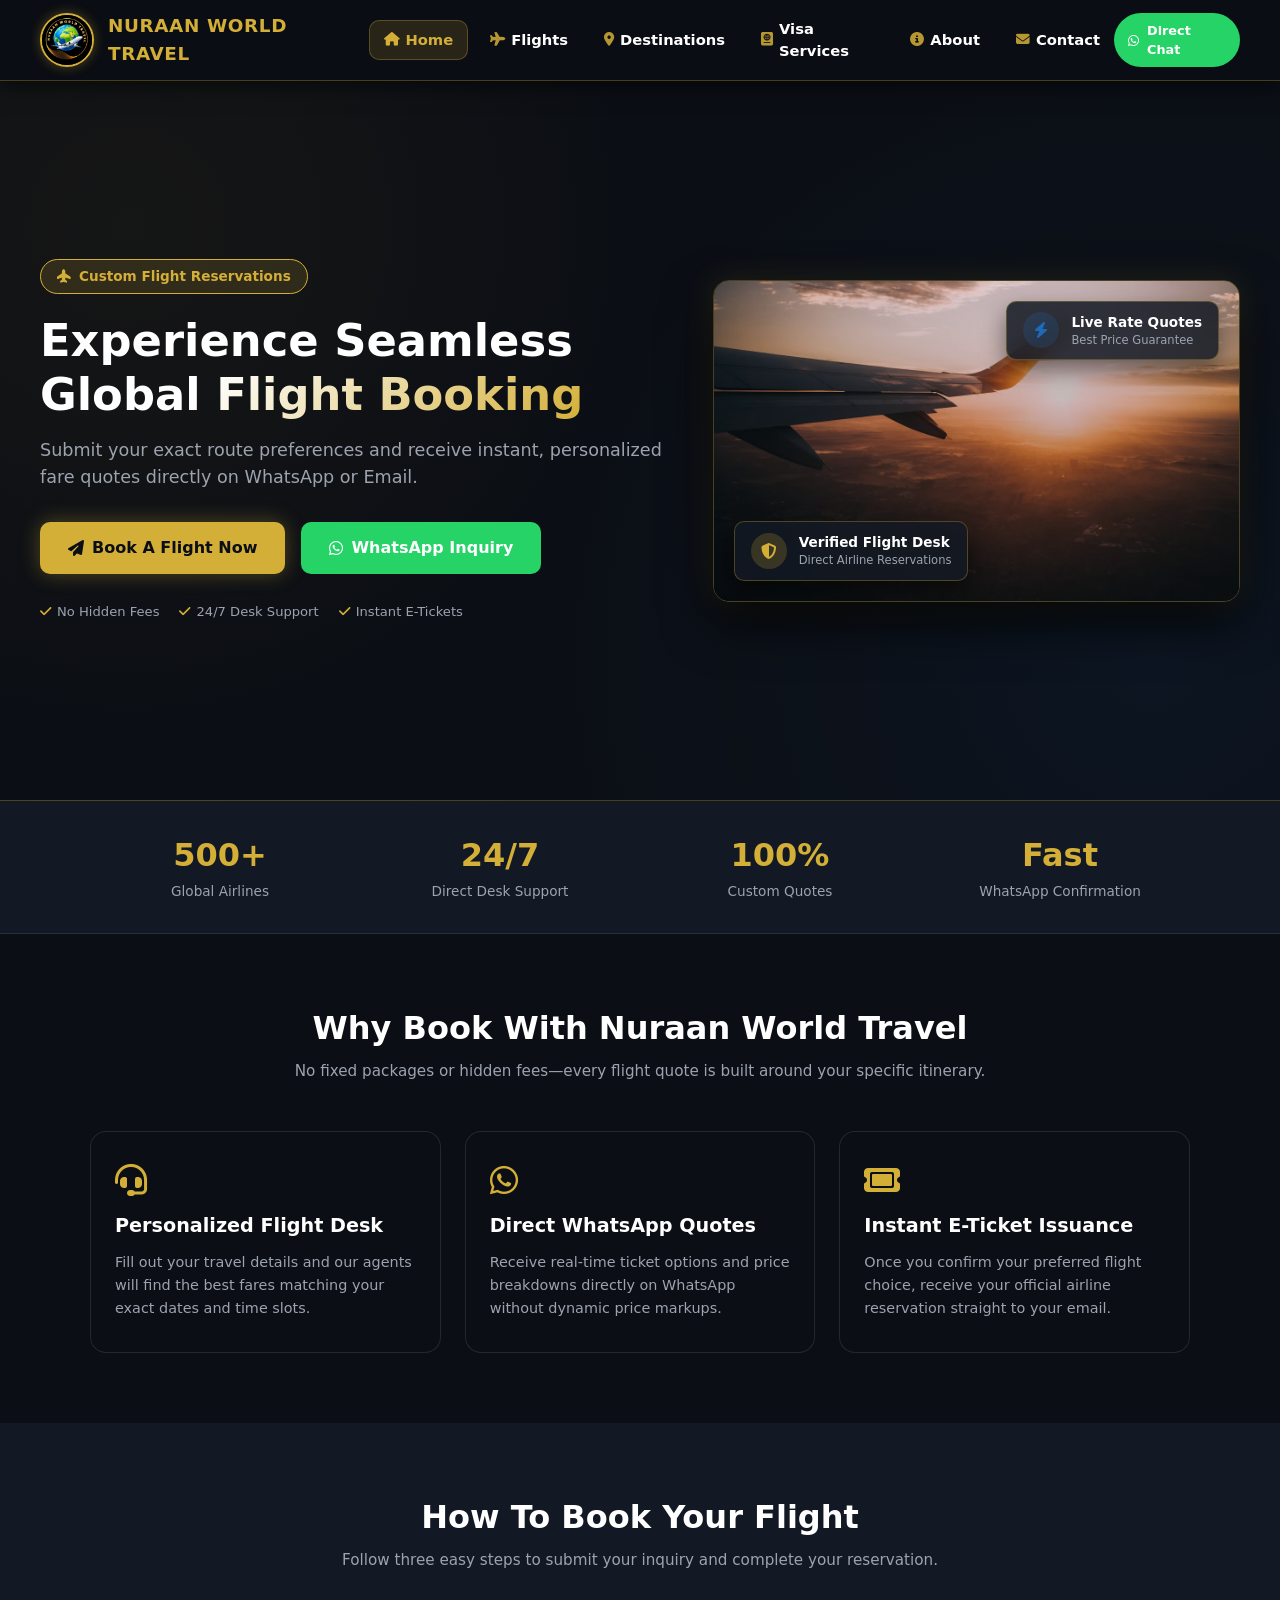
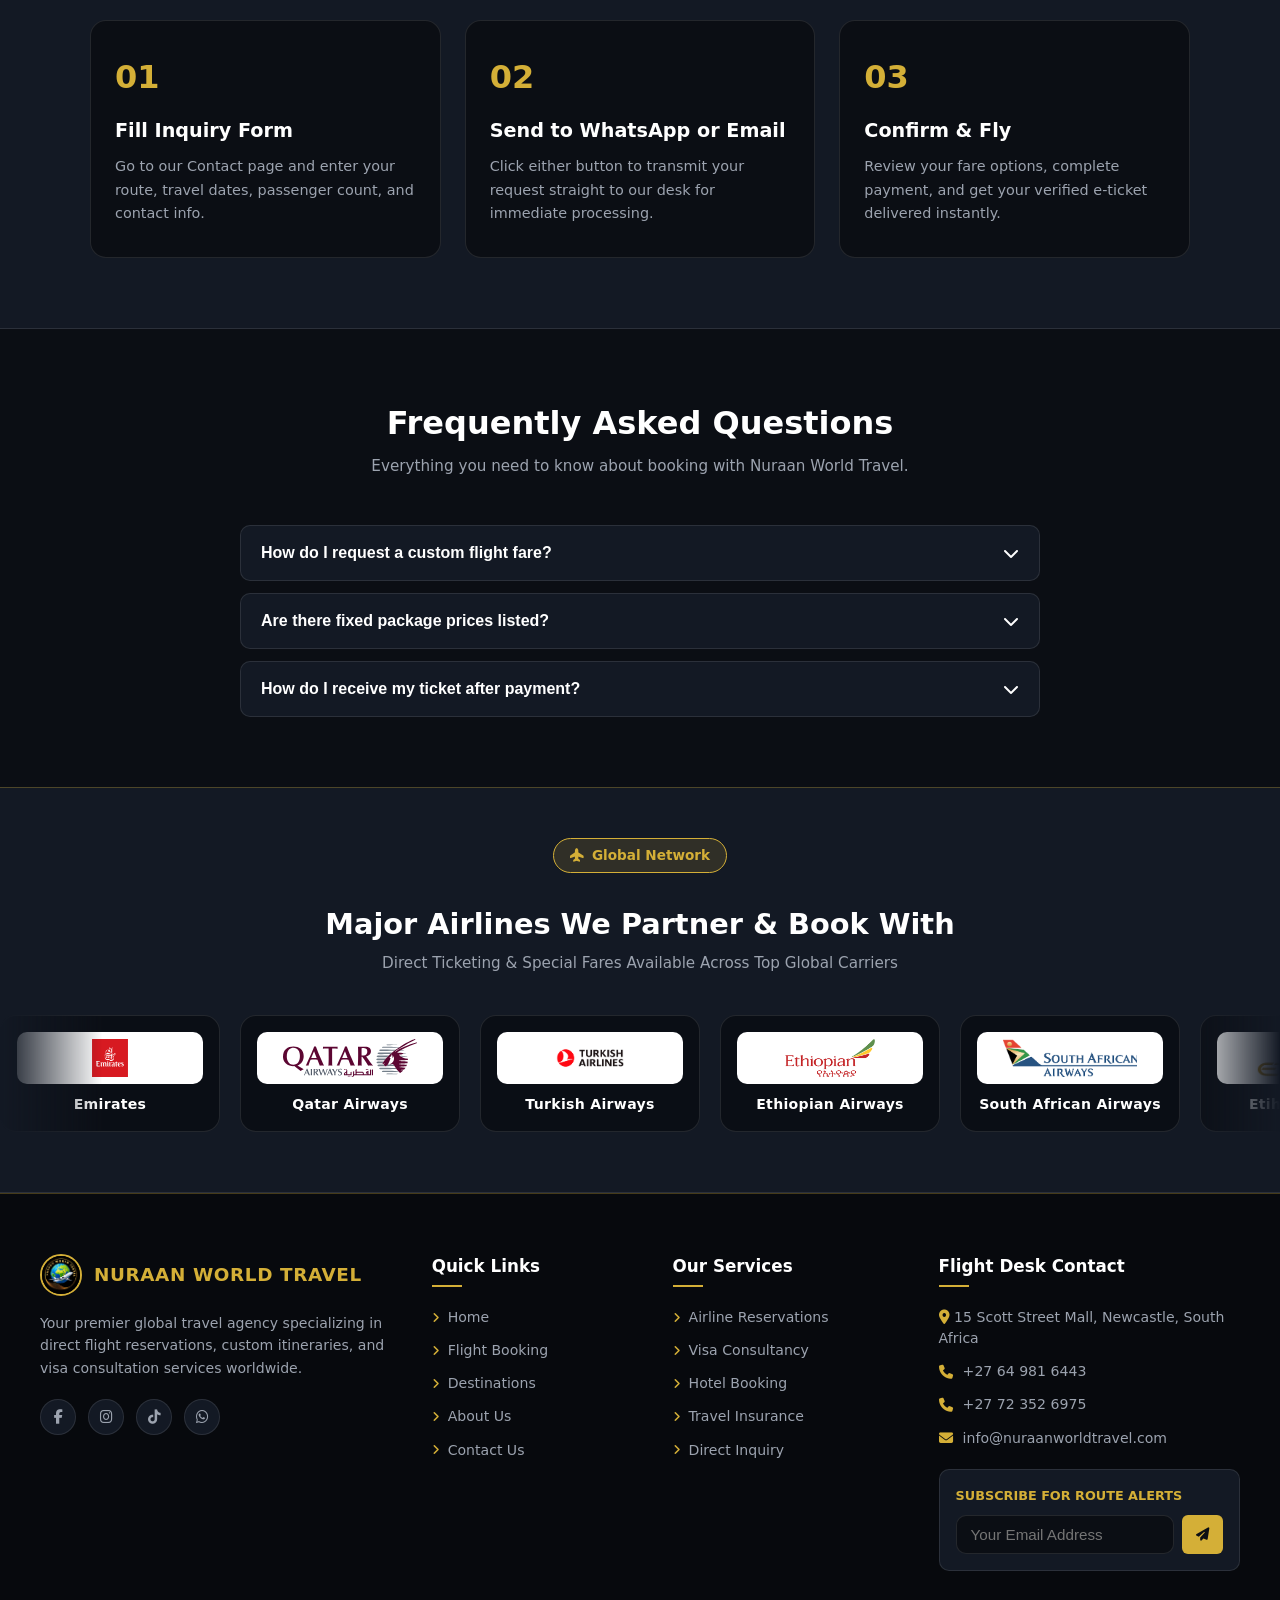
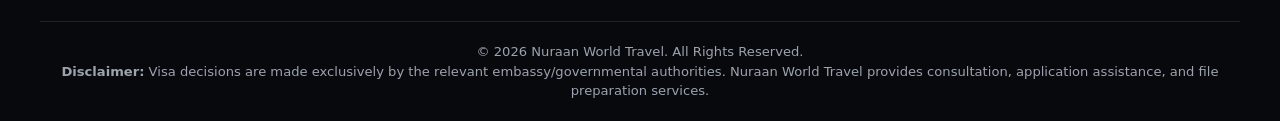
==== commit 2979bc21: "modify nav bar" ====
--- a/index.html
+++ b/index.html
@@ -15,36 +15,48 @@
 </head>
 <body>
 
-  <!-- NAVIGATION HEADER -->
-  <header class="navbar">
-    <div class="nav-container">
-      <a href="index.html" class="brand-link">
-        <img src="assets/images/logo.jpeg" alt="Nuraan World Travel Logo" class="nav-logo">
-        <span class="brand-name">NURAAN WORLD TRAVEL</span>
-      </a>
-
-      <nav class="nav-menu" id="navMenu">
-        <a href="index.html" class="nav-link active">Home</a>
-        <a href="pages/flight-booking.html" class="nav-link">Flights</a>
-        <a href="pages/destinations.html" class="nav-link">Destinations</a>
-        <a href="pages/visa-services.html" class="nav-link">Visa Services</a>
-        <a href="pages/about.html" class="nav-link">About</a>
-        <a href="pages/contact.html" class="nav-link">Contact</a>
-      </nav>
-
-   <div class="nav-actions">
-  <a href="https://wa.me/27649816443?text=Hello%20Nuraan%20World%20Travel,%20I%20would%20like%20to%20inquire%20about%20a%20flight%20booking." 
-     target="_blank" 
-     rel="noopener noreferrer" 
-     class="btn btn-whatsapp-sm">
-    <i class="fa-brands fa-whatsapp"></i> Direct Chat
-  </a>
-  <button type="button" class="mobile-toggle" id="menuToggle" aria-label="Toggle Menu">
-    <i class="fa-solid fa-bars" id="menuIcon"></i>
-  </button>
-</div>
-    </div>
-  </header>
+ <!-- NAVIGATION HEADER -->
+<header class="navbar">
+  <div class="nav-container">
+    <a href="index.html" class="brand-link">
+      <img src="assets/images/logo.jpeg" alt="Nuraan World Travel Logo" class="nav-logo">
+      <span class="brand-name">NURAAN WORLD TRAVEL</span>
+    </a>
+
+    <nav class="nav-menu" id="navMenu">
+      <a href="index.html" class="nav-link active">
+        <i class="fa-solid fa-house"></i> Home
+      </a>
+      <a href="pages/flight-booking.html" class="nav-link">
+        <i class="fa-solid fa-plane"></i> Flights
+      </a>
+      <a href="pages/destinations.html" class="nav-link">
+        <i class="fa-solid fa-location-dot"></i> Destinations
+      </a>
+      <a href="pages/visa-services.html" class="nav-link">
+        <i class="fa-solid fa-passport"></i> Visa Services
+      </a>
+      <a href="pages/about.html" class="nav-link">
+        <i class="fa-solid fa-circle-info"></i> About
+      </a>
+      <a href="pages/contact.html" class="nav-link">
+        <i class="fa-solid fa-envelope"></i> Contact
+      </a>
+    </nav>
+
+    <div class="nav-actions">
+      <a href="https://wa.me/27649816443?text=Hello%20Nuraan%20World%20Travel,%20I%20would%20like%20to%20inquire%20about%20a%20flight%20booking." 
+         target="_blank" 
+         rel="noopener noreferrer" 
+         class="btn btn-whatsapp-sm">
+        <i class="fa-brands fa-whatsapp"></i> Direct Chat
+      </a>
+      <button type="button" class="mobile-toggle" id="menuToggle" aria-label="Toggle Menu">
+        <i class="fa-solid fa-bars" id="menuIcon"></i>
+      </button>
+    </div>
+  </div>
+</header>
 
   <!-- HERO SECTION -->
   <section class="hero-banner">
@@ -69,9 +81,12 @@
           <a href="pages/contact.html" class="btn btn-gold btn-lg btn-glow">
             <i class="fa-solid fa-paper-plane"></i> Book A Flight Now
           </a>
-          <button type="button" onclick="sendToWhatsApp()" class="btn btn-whatsapp btn-lg">
-            <i class="fa-brands fa-whatsapp"></i> WhatsApp Inquiry
-          </button>
+        <a href="https://wa.me/27649816443?text=Hello%20Nuraan%20World%20Travel,%20I%20would%20like%20to%20inquire%20about%20a%20flight%20booking." 
+   target="_blank" 
+   rel="noopener noreferrer" 
+   class="btn btn-whatsapp btn-lg">
+  <i class="fa-brands fa-whatsapp"></i> WhatsApp Inquiry
+</a>
         </div>
 
         <!-- Quick Trust Indicators -->
--- a/assets/css/style.css
+++ b/assets/css/style.css
@@ -51,18 +51,19 @@
    3. NAVIGATION HEADER
    ========================================================================== */
 .navbar {
-  background-color: rgba(11, 14, 20, 0.95);
-  border-bottom: 1px solid var(--border-gold);
+  background-color: rgba(11, 14, 20, 0.98);
+  border-bottom: 1.5px solid var(--border-gold);
   position: sticky;
   top: 0;
   z-index: 1000;
-  backdrop-filter: blur(8px);
+  backdrop-filter: blur(12px);
+  box-shadow: 0 4px 20px rgba(0, 0, 0, 0.6);
 }
 
 .nav-container {
-  max-width: 1200px;
+  max-width: 1240px;
   margin: 0 auto;
-  padding: 12px 20px;
+  padding: 10px 20px;
   display: flex;
   align-items: center;
   justify-content: space-between;
@@ -71,41 +72,83 @@
 .brand-link {
   display: flex;
   align-items: center;
-  gap: 12px;
+  gap: 14px;
   text-decoration: none;
 }
 
+/* Enlarged & Prominent Logo */
 .nav-logo {
-  width: 44px;
-  height: 44px;
-  border-radius: var(--radius-full);
+  width: 54px;
+  height: 54px;
+  border-radius: 50%;
   border: 2px solid var(--color-gold);
   object-fit: cover;
+  box-shadow: 0 0 12px rgba(212, 175, 55, 0.35);
+  transition: transform 0.3s ease, box-shadow 0.3s ease;
+}
+
+.brand-link:hover .nav-logo {
+  transform: scale(1.06);
+  box-shadow: 0 0 18px rgba(212, 175, 55, 0.6);
 }
 
 .brand-name {
   color: var(--color-gold);
+  font-weight: 800;
+  font-size: 1.15rem;
+  letter-spacing: 0.6px;
+  text-transform: uppercase;
+}
+
+/* High-Visibility Nav Links */
+.nav-menu {
+  display: flex;
+  align-items: center;
+  gap: 8px;
+}
+
+.nav-link {
+  color: #ffffff; /* High contrast crisp white */
+  text-decoration: none;
+  font-size: 0.92rem;
+  font-weight: 600;
+  padding: 8px 14px;
+  border-radius: var(--radius-md);
+  display: inline-flex;
+  align-items: center;
+  gap: 6px;
+  position: relative;
+  transition: all 0.25s ease;
+  background: transparent;
+}
+
+.nav-link i {
+  font-size: 0.85rem;
+  color: var(--color-gold);
+  opacity: 0.85;
+  transition: transform 0.25s ease, opacity 0.25s ease;
+}
+
+/* Hover & Active States */
+.nav-link:hover {
+  color: var(--color-gold);
+  background: rgba(212, 175, 55, 0.1);
+}
+
+.nav-link:hover i {
+  opacity: 1;
+  transform: translateY(-1px);
+}
+
+.nav-link.active {
+  color: var(--color-gold);
+  background: rgba(212, 175, 55, 0.15);
+  border: 1px solid rgba(212, 175, 55, 0.3);
   font-weight: 700;
-  font-size: 1.1rem;
-  letter-spacing: 0.5px;
-}
-
-.nav-menu {
-  display: flex;
-  gap: 20px;
-}
-
-.nav-link {
-  color: var(--text-secondary);
-  text-decoration: none;
-  font-size: 0.9rem;
-  font-weight: 500;
-  transition: var(--transition-fast);
-}
-
-.nav-link:hover,
-.nav-link.active {
-  color: var(--color-gold);
+}
+
+.nav-link.active i {
+  opacity: 1;
 }
 
 .nav-actions {
--- a/assets/css/responsive.css
+++ b/assets/css/responsive.css
@@ -117,6 +117,7 @@
 /* --------------------------------------------------------------------------
    3. TABLETS & PORTRAIT DEVICES (Below 768px)
    -------------------------------------------------------------------------- */
+
 @media screen and (max-width: 768px) {
   /* Section Padding & Global Typography Scaling */
   .section-padding {
@@ -140,8 +141,8 @@
   }
 
   .nav-logo {
-    width: 36px;
-    height: 36px;
+    width: 42px;
+    height: 42px;
   }
 
   .hero-title {
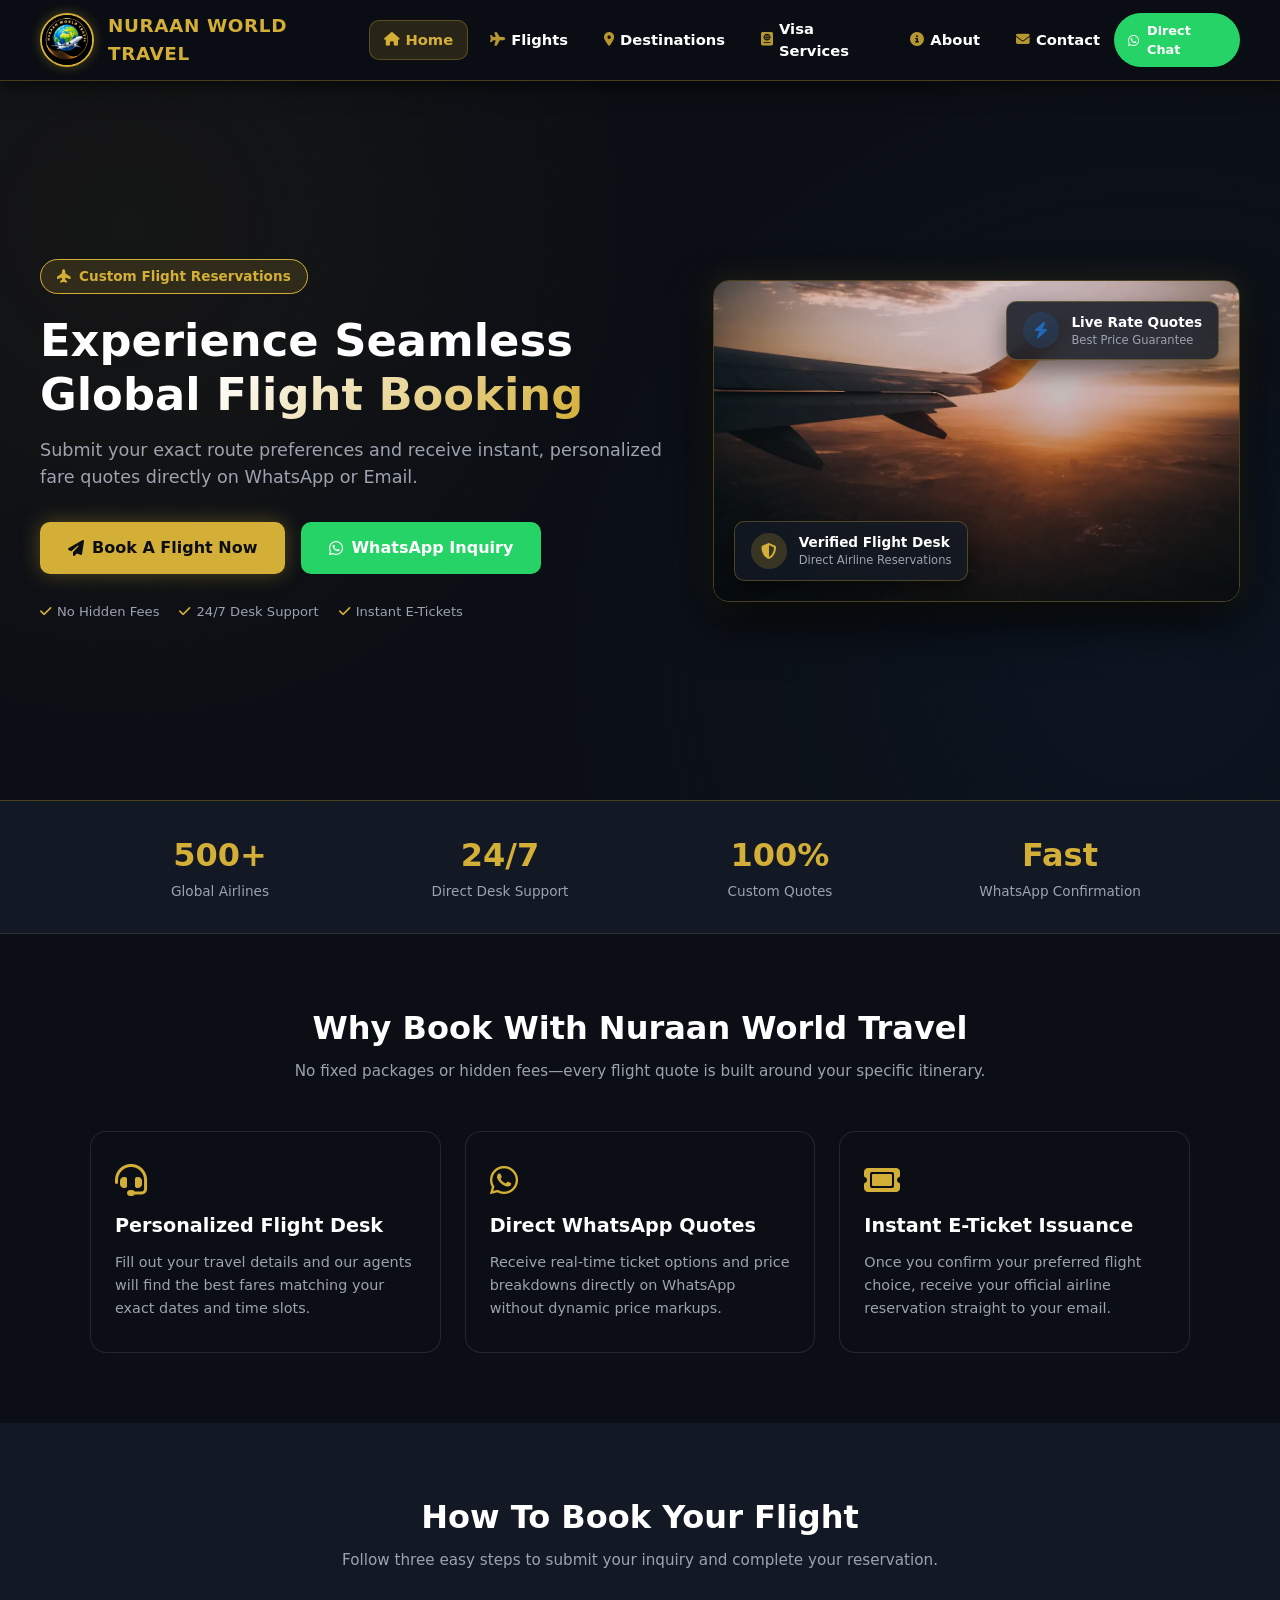
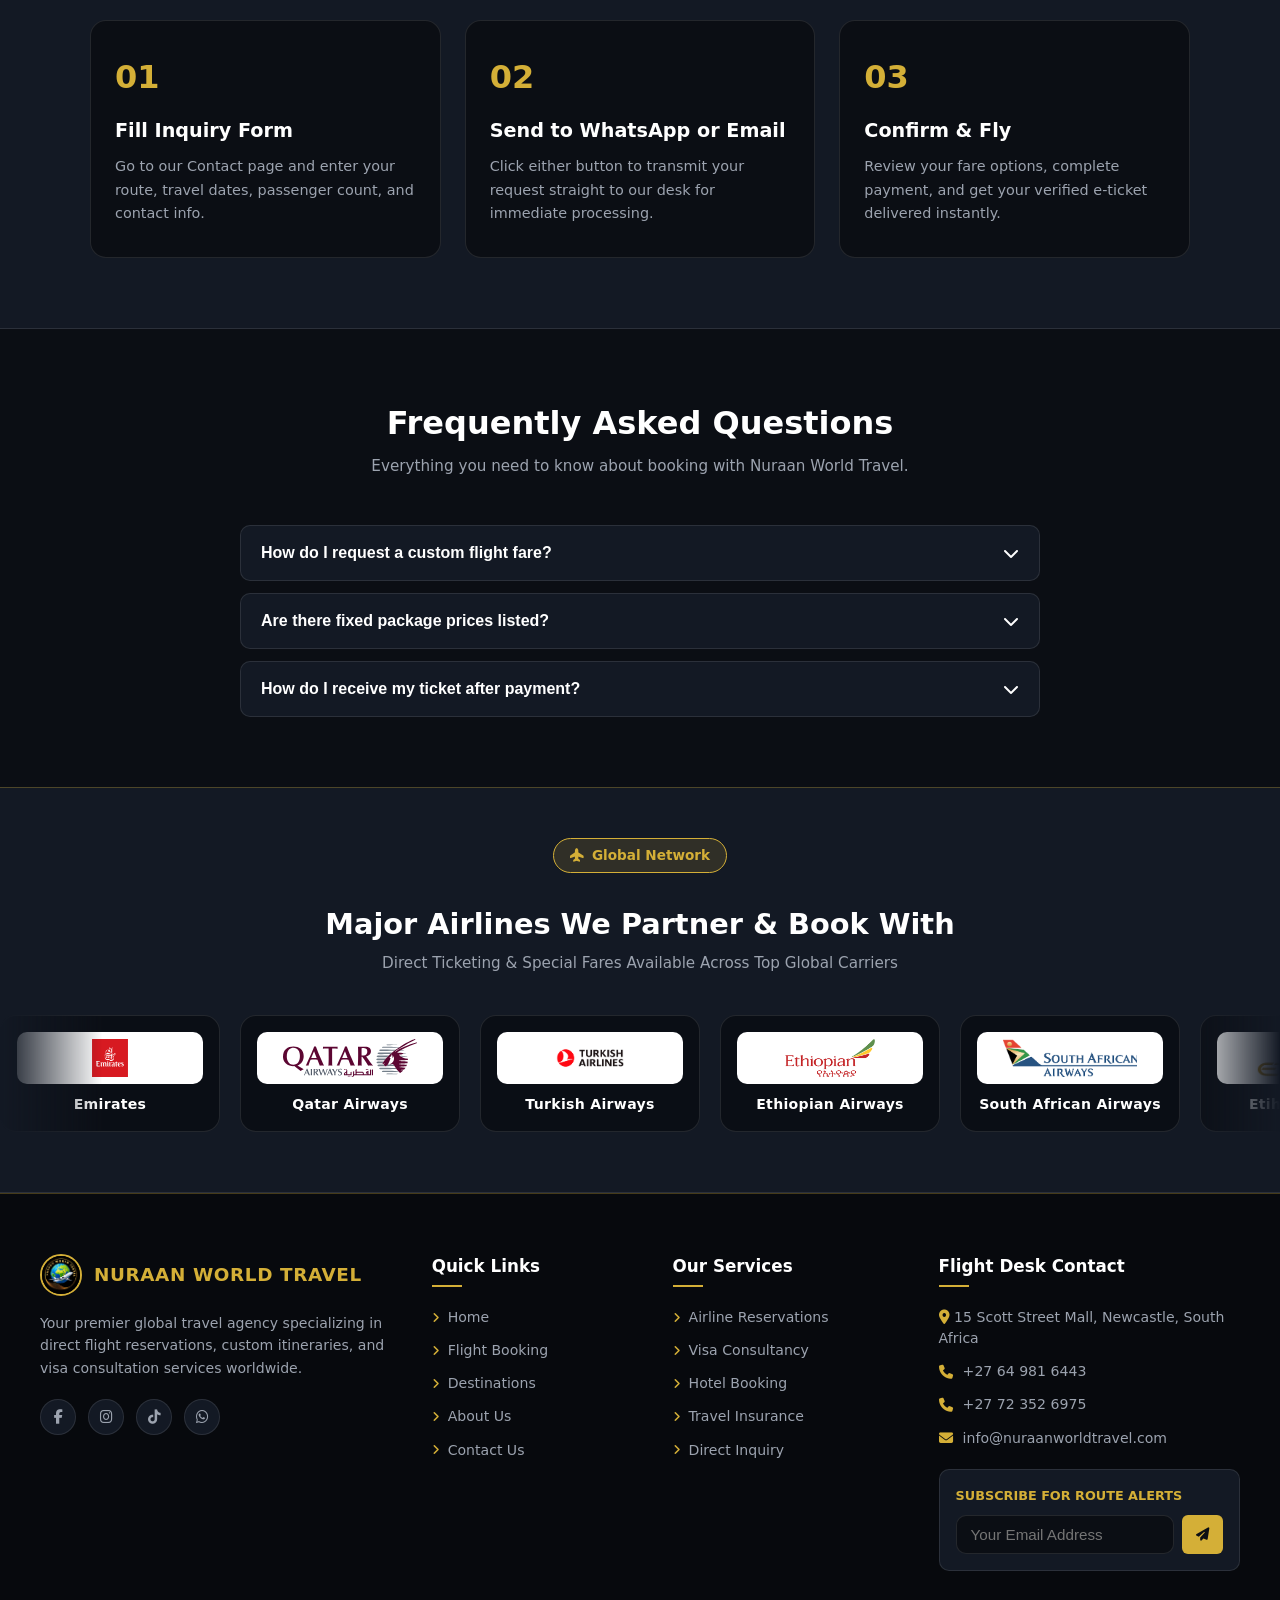
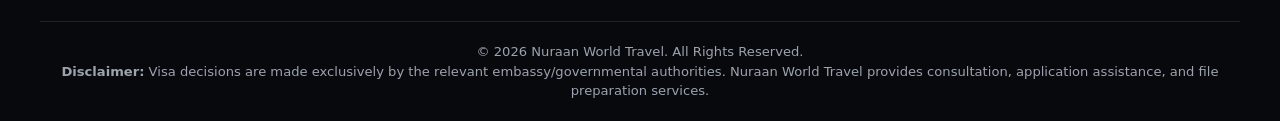
==== commit b683ce11: "compressed hero image" ====
--- a/index.html
+++ b/index.html
@@ -99,7 +99,7 @@
 
       <!-- Right Image Wrapper with Floating Glass Badges -->
       <div class="hero-image-wrapper">
-        <img src="assets/images/hero.jpg" alt="Global Commercial Flight" class="hero-image">
+        <img src="assets/images/hero.webp" alt="Global Commercial Flight" class="hero-image">
         <div class="hero-image-overlay"></div>
 
         <!-- Top Right Floating Badge -->
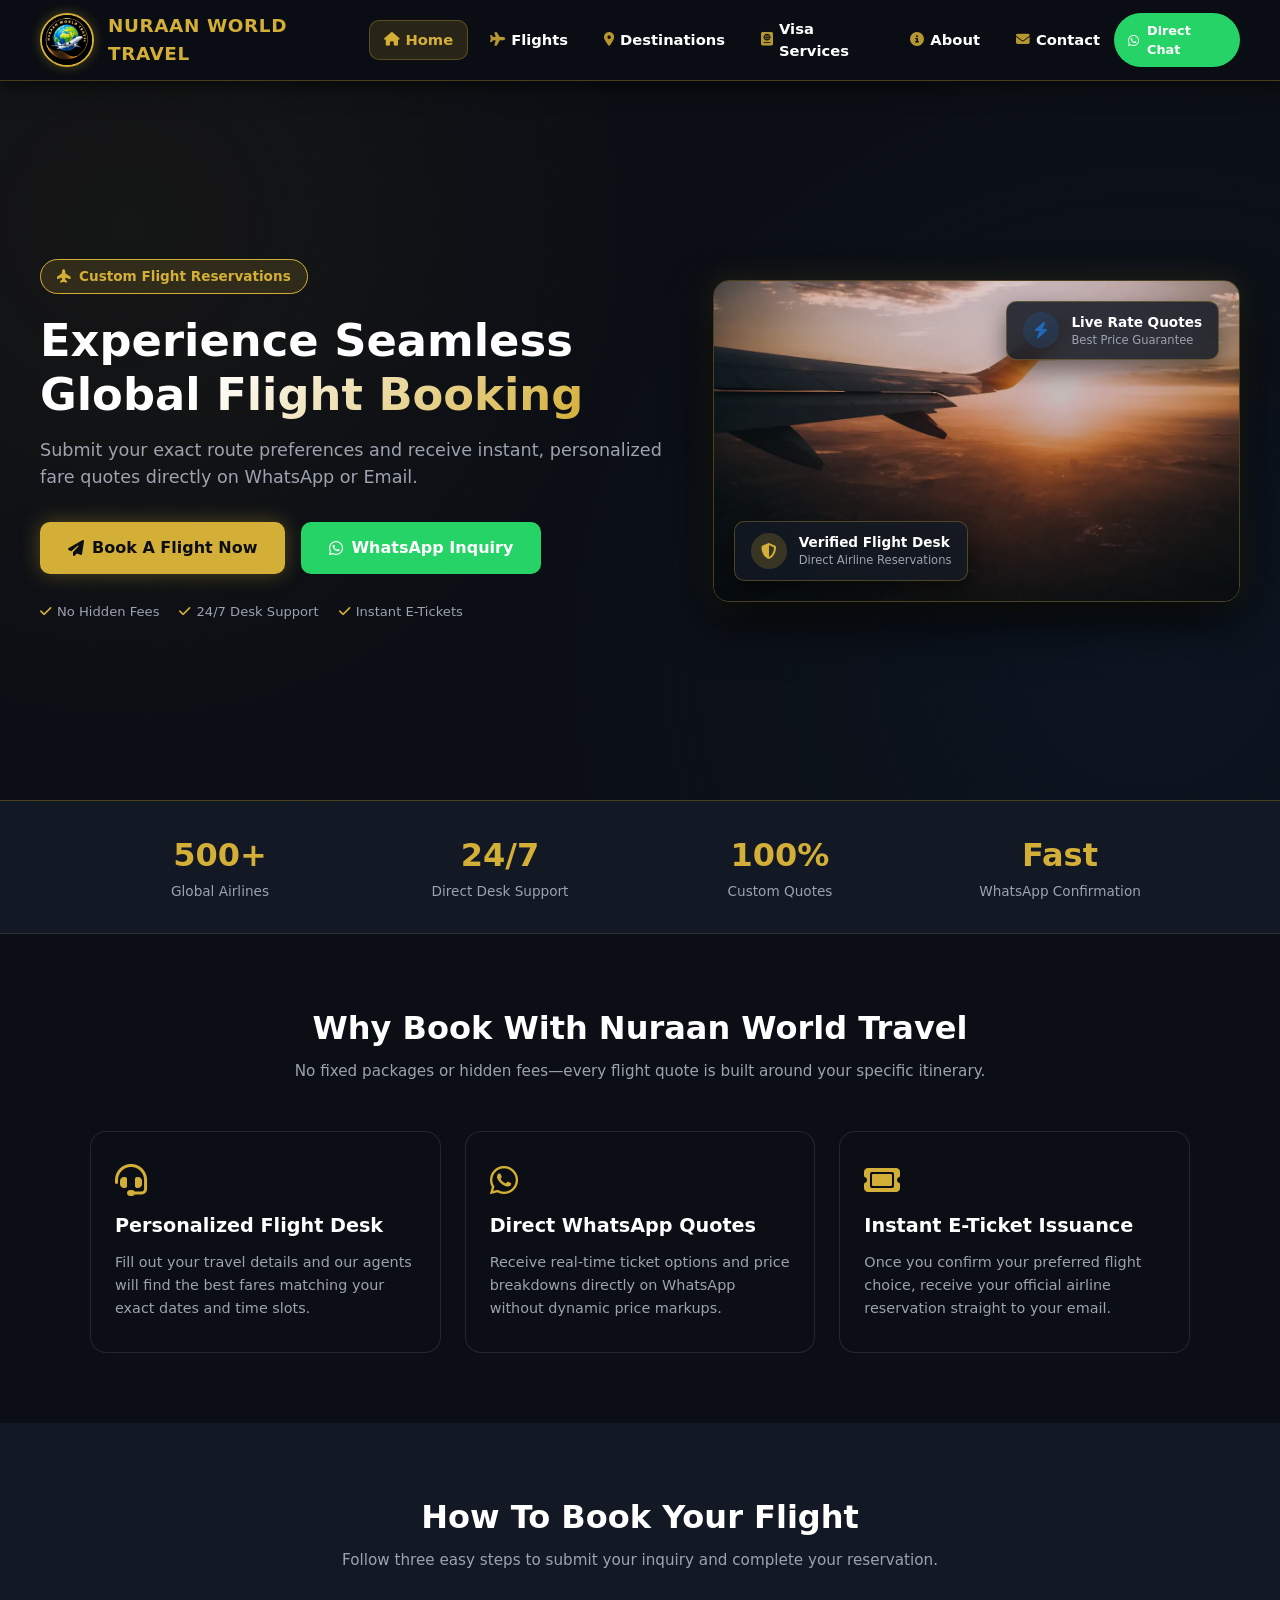
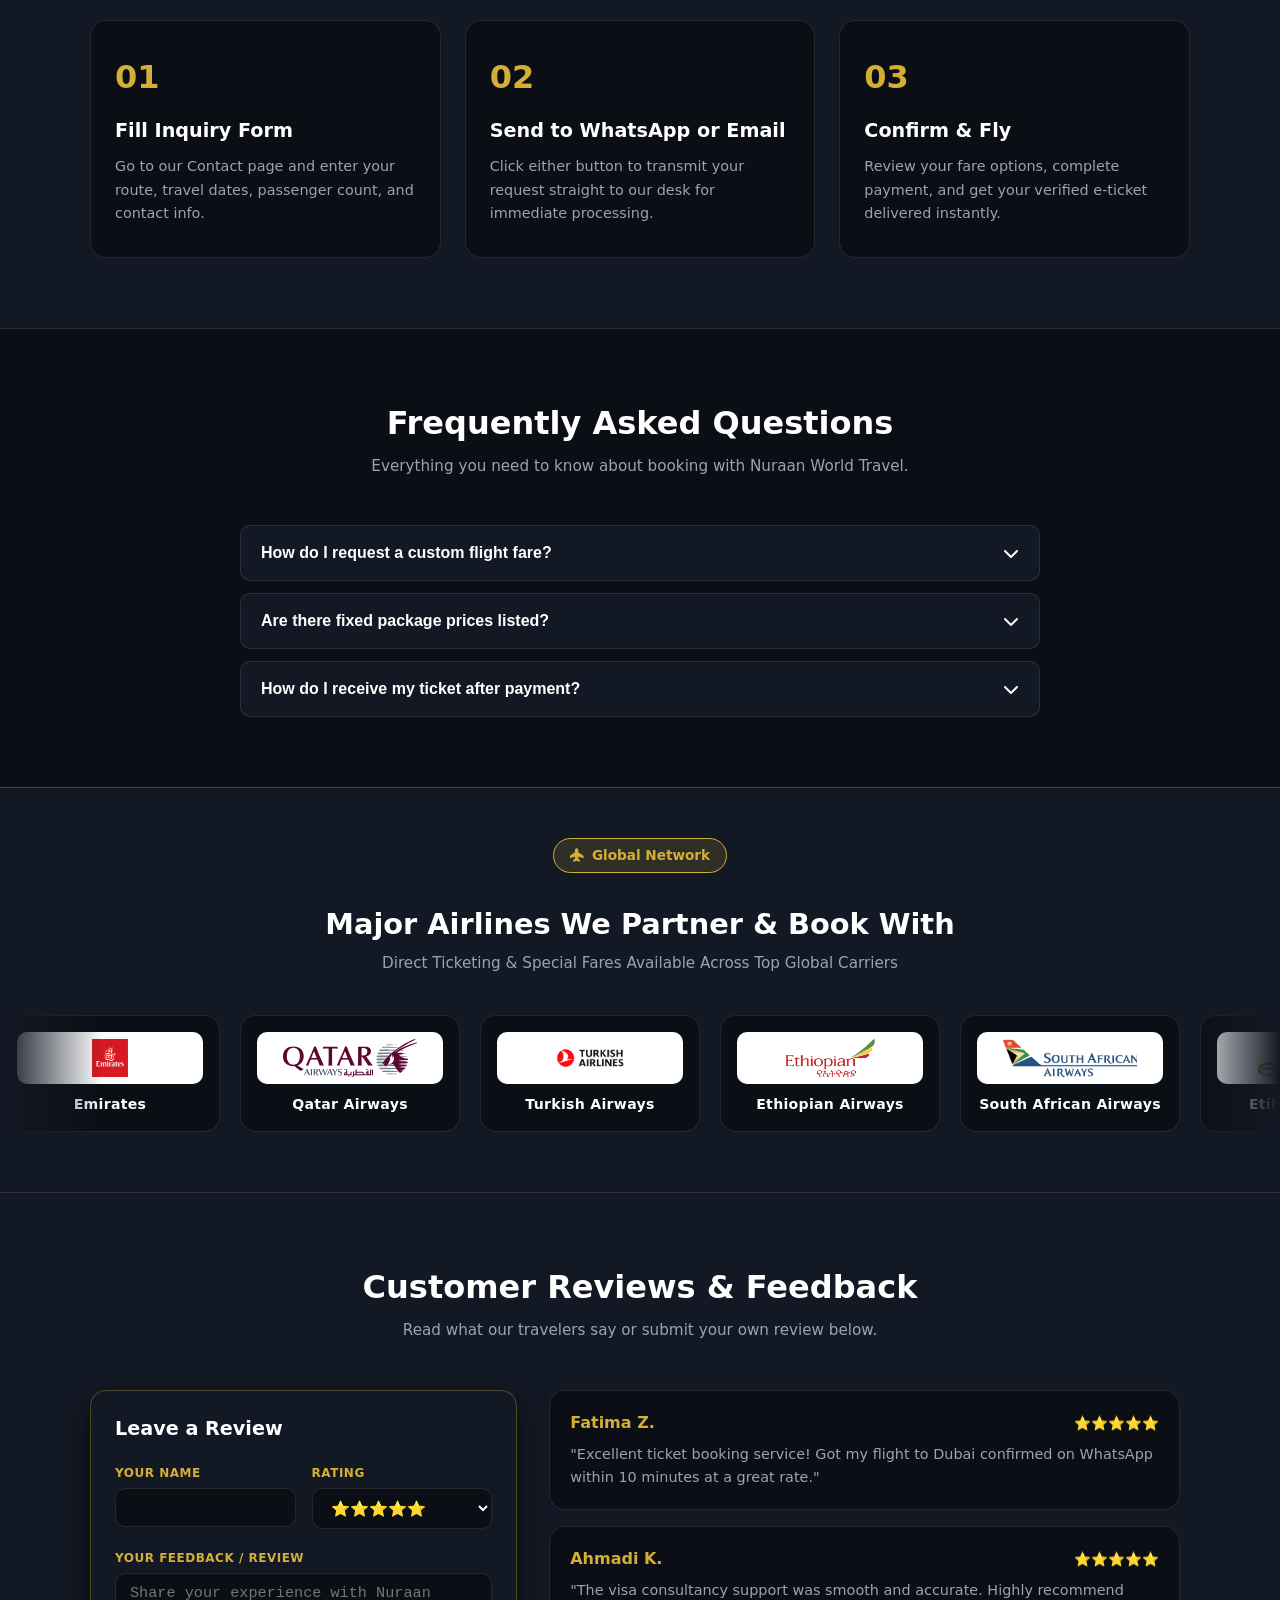
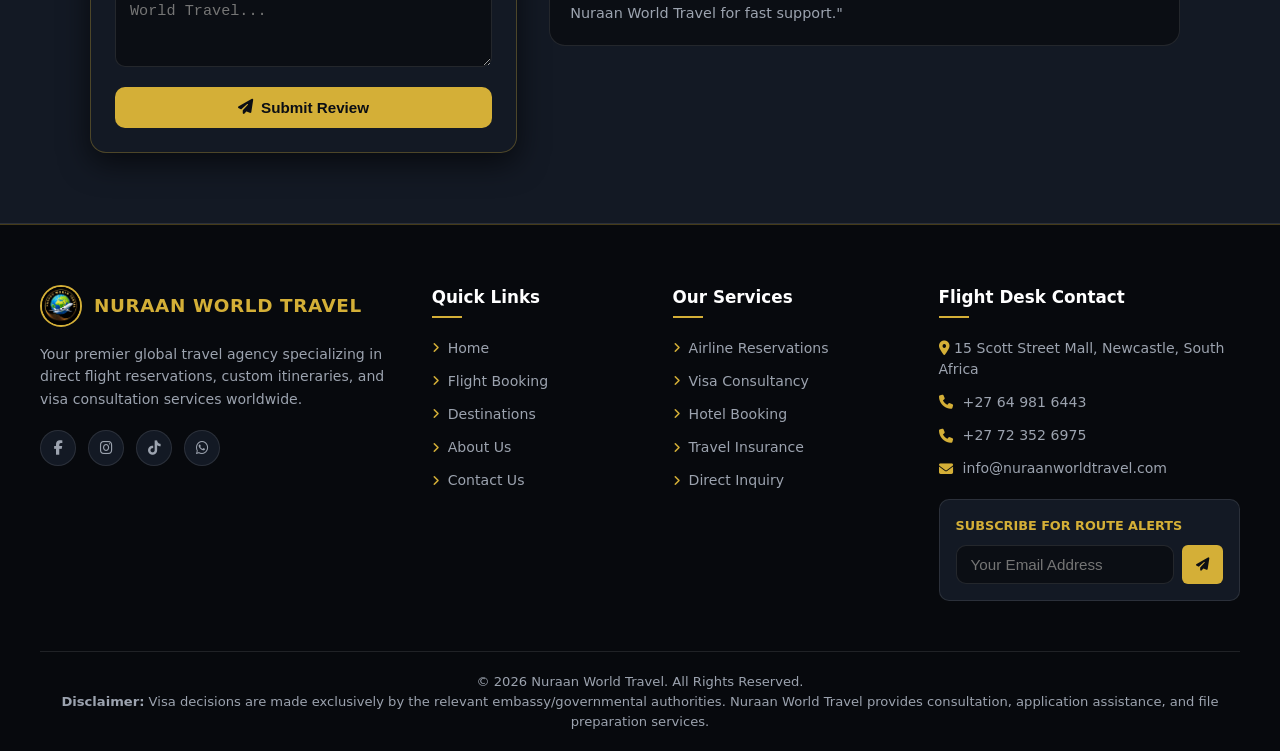
==== commit c4a569d3: "Add Reviews Sections" ====
--- a/index.html
+++ b/index.html
@@ -334,7 +334,80 @@
 
     </div>
   </section>
-
+<!-- CUSTOMER REVIEWS & COMMENT SECTION -->
+  <section class="section-padding bg-alt">
+    <div class="section-container">
+      <div class="section-header">
+        <h2 class="section-title">Customer Reviews & Feedback</h2>
+        <p class="section-subtitle">Read what our travelers say or submit your own review below.</p>
+      </div>
+
+      <div class="reviews-wrapper">
+        <!-- Review Submission Form -->
+        <div class="booking-card review-form-card">
+          <h3 class="step-title" style="margin-bottom: 20px;">Leave a Review</h3>
+          <form id="reviewForm">
+           <div class="form-row grid-2">
+  <div class="input-group">
+    <label for="reviewerName">Your Name</label>
+    <div class="input-wrapper">
+    
+      <input type="text" id="reviewerName" required>
+    </div>
+  </div>
+
+  <div class="input-group">
+    <label for="reviewerRating">Rating</label>
+    <div class="input-wrapper">
+     
+      <select id="reviewerRating" required>
+        <option value="5">⭐⭐⭐⭐⭐</option>
+        <option value="4">⭐⭐⭐⭐ </option>
+        <option value="3">⭐⭐⭐</option>
+        <option value="2">⭐⭐</option>
+        <option value="1">⭐</option>
+      </select>
+    </div>
+  </div>
+</div>
+
+            <div class="form-row">
+              <div class="input-group">
+                <label for="reviewerComment">Your Feedback / Review</label>
+                <textarea id="reviewerComment" rows="4" placeholder="Share your experience with Nuraan World Travel..." required></textarea>
+              </div>
+            </div>
+
+            <button type="submit" class="btn btn-gold w-full">
+              <i class="fa-solid fa-paper-plane"></i> Submit Review
+            </button>
+          </form>
+        </div>
+
+        <!-- Live Display Grid for Reviews -->
+        <div class="reviews-display-grid" id="reviewsGrid">
+          <!-- Default sample reviews -->
+          <div class="step-card review-card">
+            <div class="review-header">
+              <span class="reviewer-author">Fatima Z.</span>
+              <span class="review-stars">⭐⭐⭐⭐⭐</span>
+            </div>
+            <p class="step-desc">"Excellent ticket booking service! Got my flight to Dubai confirmed on WhatsApp within 10 minutes at a great rate."</p>
+          
+          </div>
+
+          <div class="step-card review-card">
+            <div class="review-header">
+              <span class="reviewer-author">Ahmadi K.</span>
+              <span class="review-stars">⭐⭐⭐⭐⭐</span>
+            </div>
+            <p class="step-desc">"The visa consultancy support was smooth and accurate. Highly recommend Nuraan World Travel for fast support."</p>
+         
+          </div>
+        </div>
+      </div>
+    </div>
+  </section>
   <!-- FOOTER -->
   <footer class="footer">
     <div class="footer-container">
--- a/assets/css/style.css
+++ b/assets/css/style.css
@@ -1621,4 +1621,71 @@
   filter: invert(0.8) sepia(100%) saturate(500%) hue-rotate(5deg) brightness(1.2);
   cursor: pointer;
   padding: 4px;
-}+}
+/* ==========================================================================
+   CUSTOMER REVIEWS & COMMENTS SECTION
+   ========================================================================== */
+.reviews-wrapper {
+  display: grid;
+  grid-template-columns: 1fr 1.5fr;
+  gap: 32px;
+  align-items: start;
+}
+
+.review-form-card {
+  padding: 24px;
+}
+/* ==========================================================================
+   REVIEWS SCROLLER & CONTAINER HEIGHT LIMIT
+   ========================================================================== */
+.reviews-display-grid {
+  display: flex !important;
+  flex-direction: column !important;
+  gap: 16px !important;
+  max-height: 420px !important; /* Limits box height to fit ~3 cards comfortably */
+  overflow-y: auto !important;  /* Adds vertical scroller when overflowed */
+  padding-right: 10px !important; /* Space for the scrollbar thumb */
+}
+
+/* Custom Gold Styled Scrollbar for Webkit Browsers */
+.reviews-display-grid::-webkit-scrollbar {
+  width: 6px;
+}
+
+.reviews-display-grid::-webkit-scrollbar-track {
+  background: var(--bg-dark);
+  border-radius: var(--radius-full);
+}
+
+.reviews-display-grid::-webkit-scrollbar-thumb {
+  background: var(--color-gold);
+  border-radius: var(--radius-full);
+}
+
+.reviews-display-grid::-webkit-scrollbar-thumb:hover {
+  background: var(--color-gold-hover);
+}
+
+.review-card {
+  padding: 20px;
+  display: flex;
+  flex-direction: column;
+  gap: 8px;
+}
+
+.review-header {
+  display: flex;
+  justify-content: space-between;
+  align-items: center;
+}
+
+.reviewer-author {
+  font-weight: 700;
+  color: var(--color-gold);
+  font-size: 1rem;
+}
+
+.review-stars {
+  font-size: 0.85rem;
+}
+
--- a/assets/css/responsive.css
+++ b/assets/css/responsive.css
@@ -339,6 +339,11 @@
   .airline-logo-box img {
     max-height: 32px;
   }
+  /* Reviews Section Mobile Collapse */
+  .reviews-wrapper {
+    grid-template-columns: 1fr !important;
+    gap: 24px !important;
+  }
 }
 
 /* --------------------------------------------------------------------------
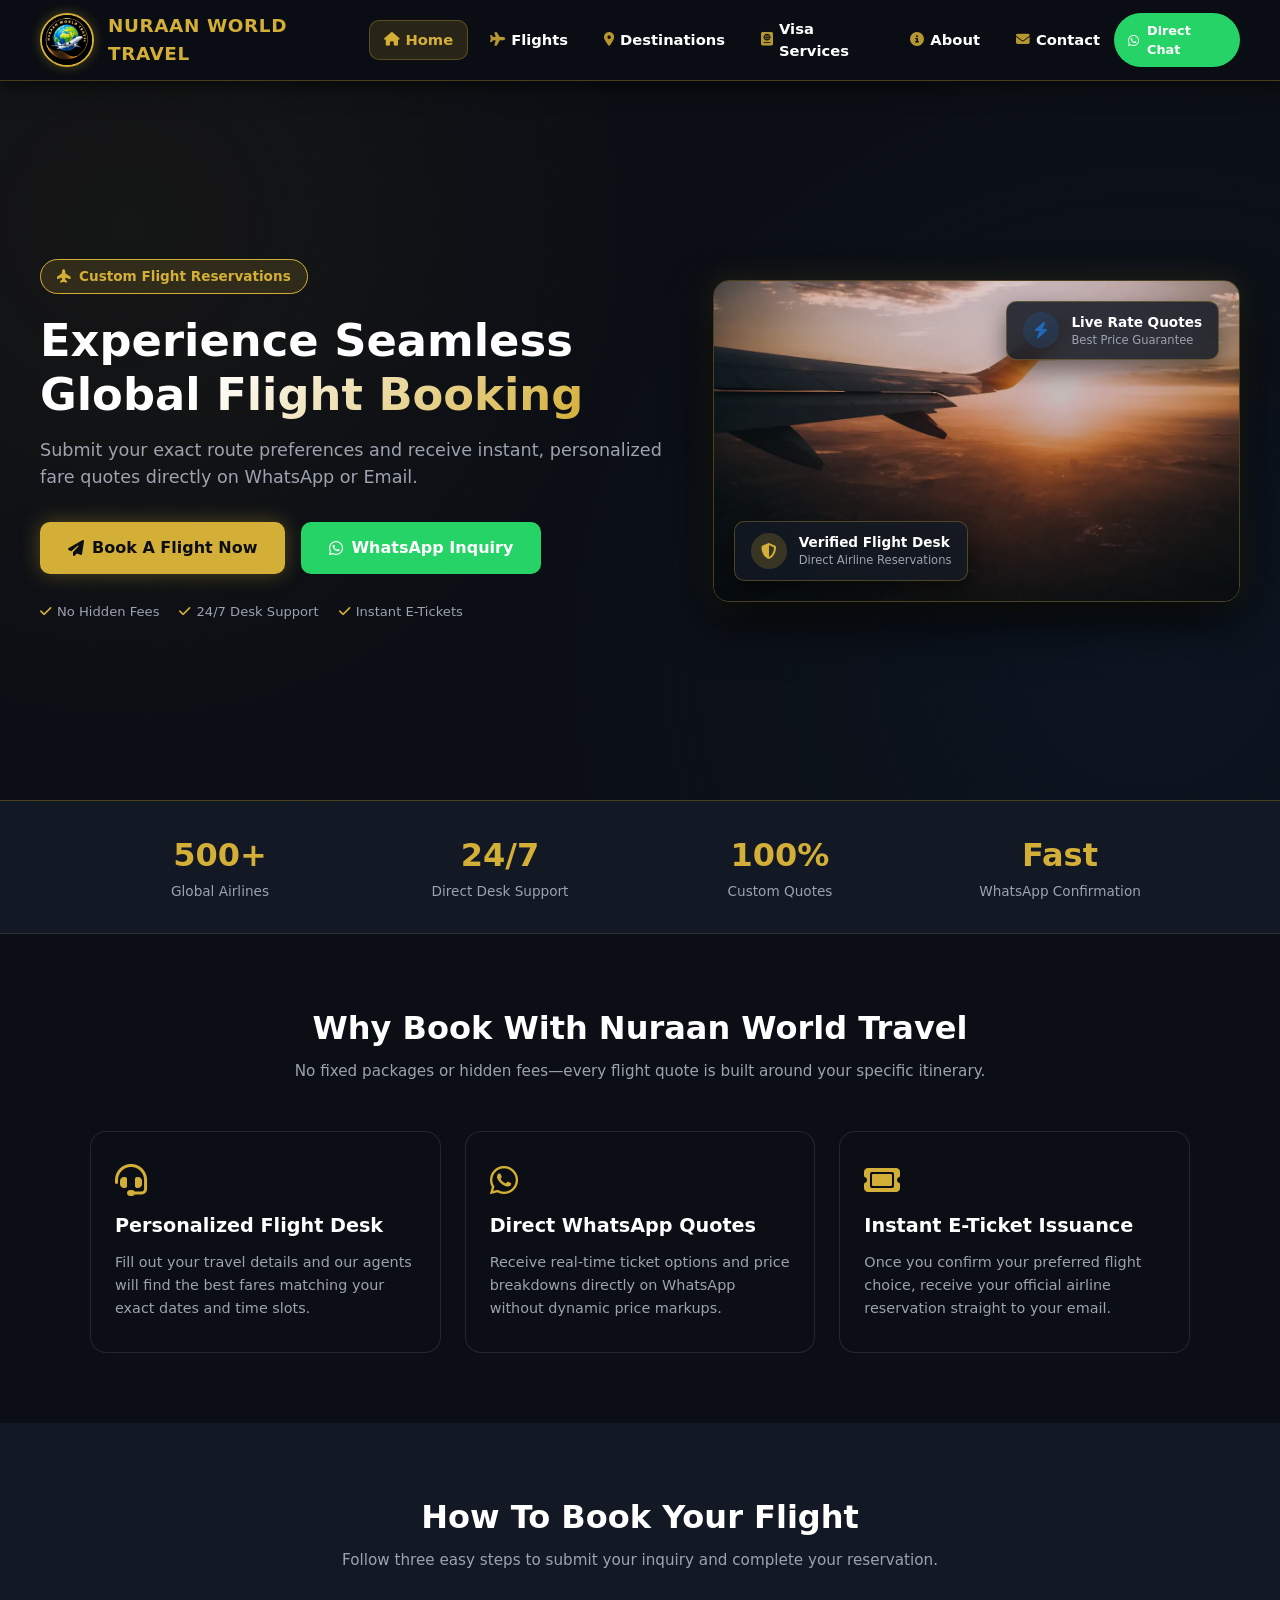
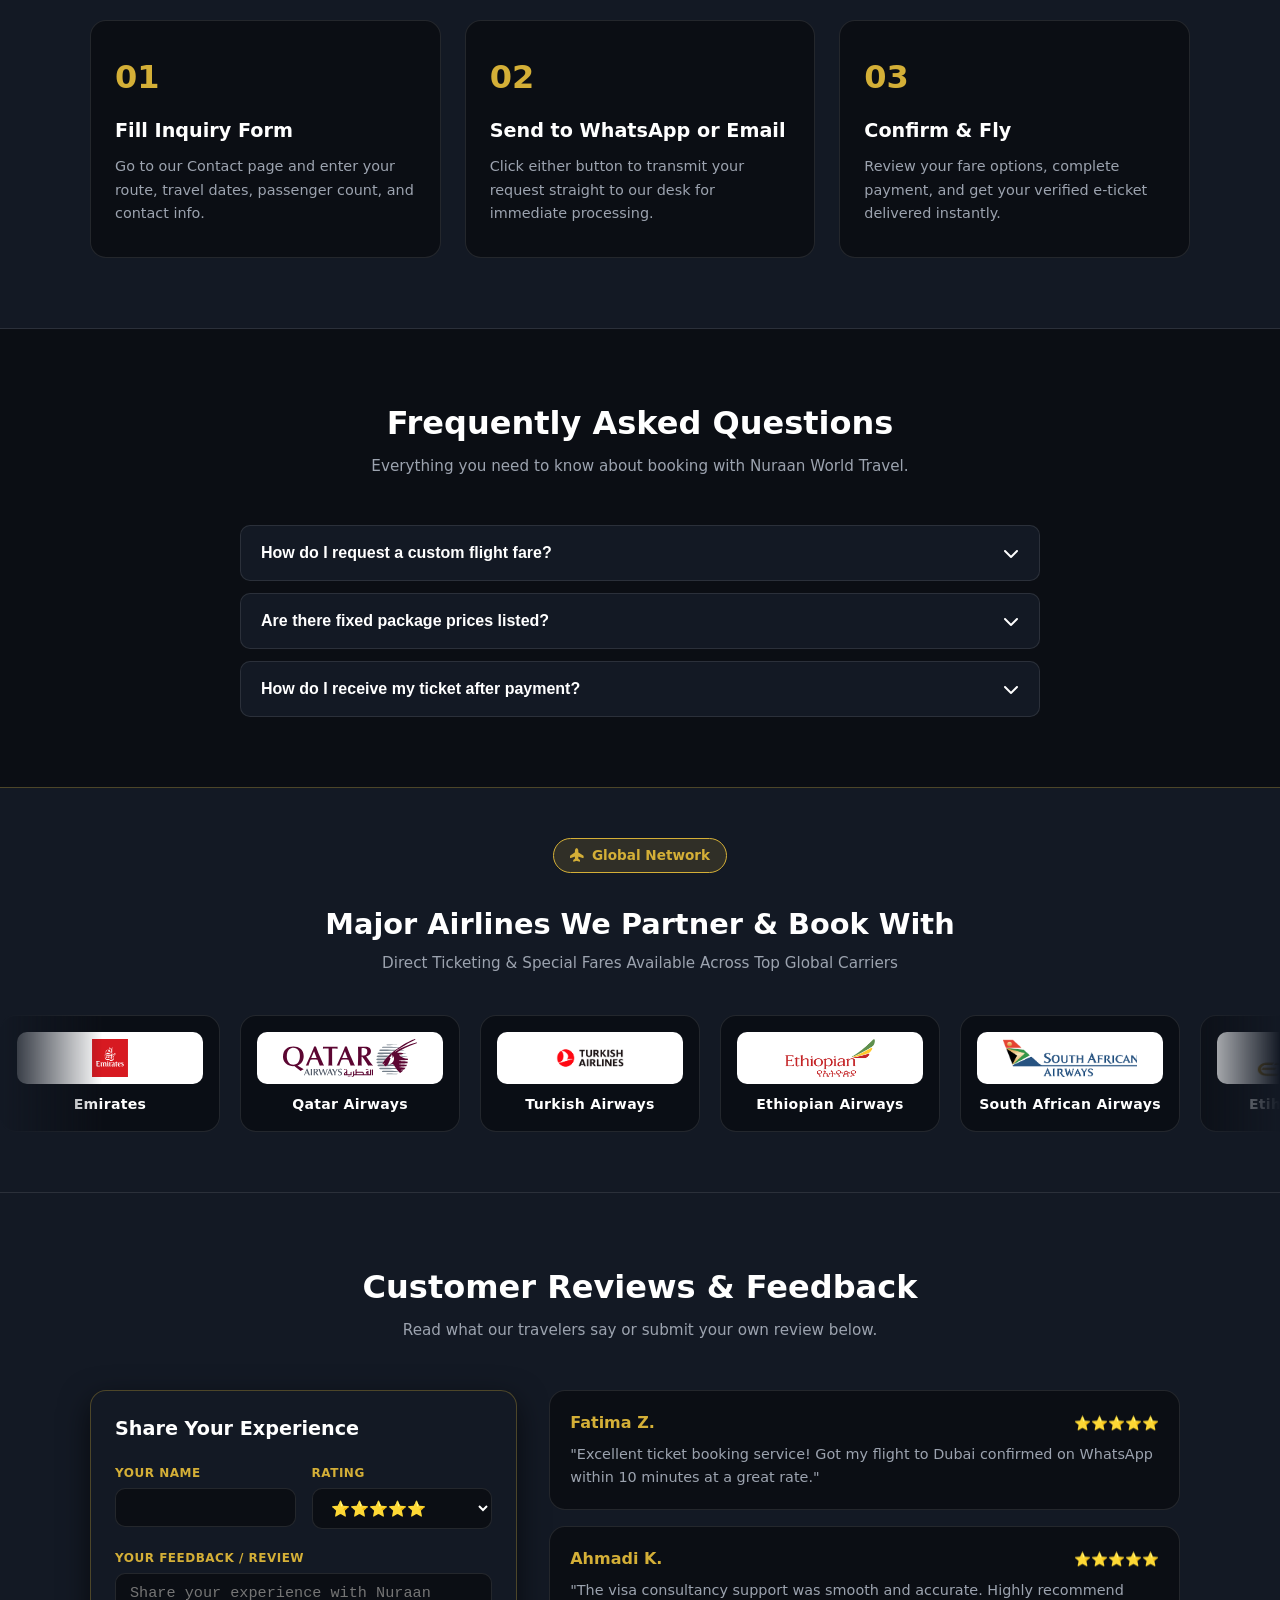
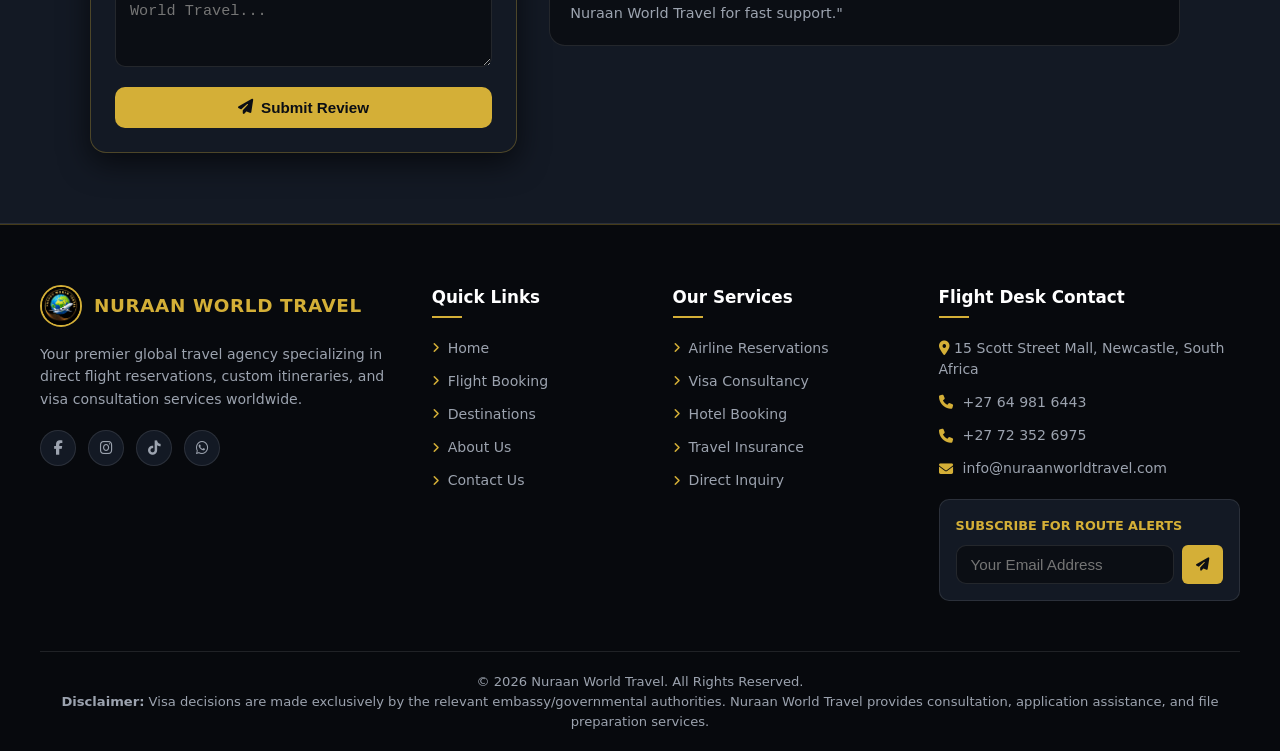
==== commit f7dd9643: "modify comment card's heading" ====
--- a/index.html
+++ b/index.html
@@ -4,6 +4,8 @@
   <meta charset="UTF-8">
   <meta name="viewport" content="width=device-width, initial-scale=1.0">
   <title>Nuraan World Travel - Flight Booking & World Travel</title>
+  <meta name="description" content="Book affordable global flights and get expert visa consultancy with Nuraan World Travel. Contact us for custom flight quotes on WhatsApp or Email.">
+<meta name="keywords" content="Nuraan World Travel, flight booking, cheap flights South Africa, visa consultation, airline ticketing">
   <link rel="icon" type="image/x-jpeg" href="assets/images/logo.jpeg">
   <!-- FontAwesome Icons -->
   <link rel="stylesheet" href="https://cdnjs.cloudflare.com/ajax/libs/font-awesome/6.4.0/css/all.min.css">
@@ -345,7 +347,7 @@
       <div class="reviews-wrapper">
         <!-- Review Submission Form -->
         <div class="booking-card review-form-card">
-          <h3 class="step-title" style="margin-bottom: 20px;">Leave a Review</h3>
+          <h3 class="step-title" style="margin-bottom: 20px;">Share Your Experience</h3>
           <form id="reviewForm">
            <div class="form-row grid-2">
   <div class="input-group">
